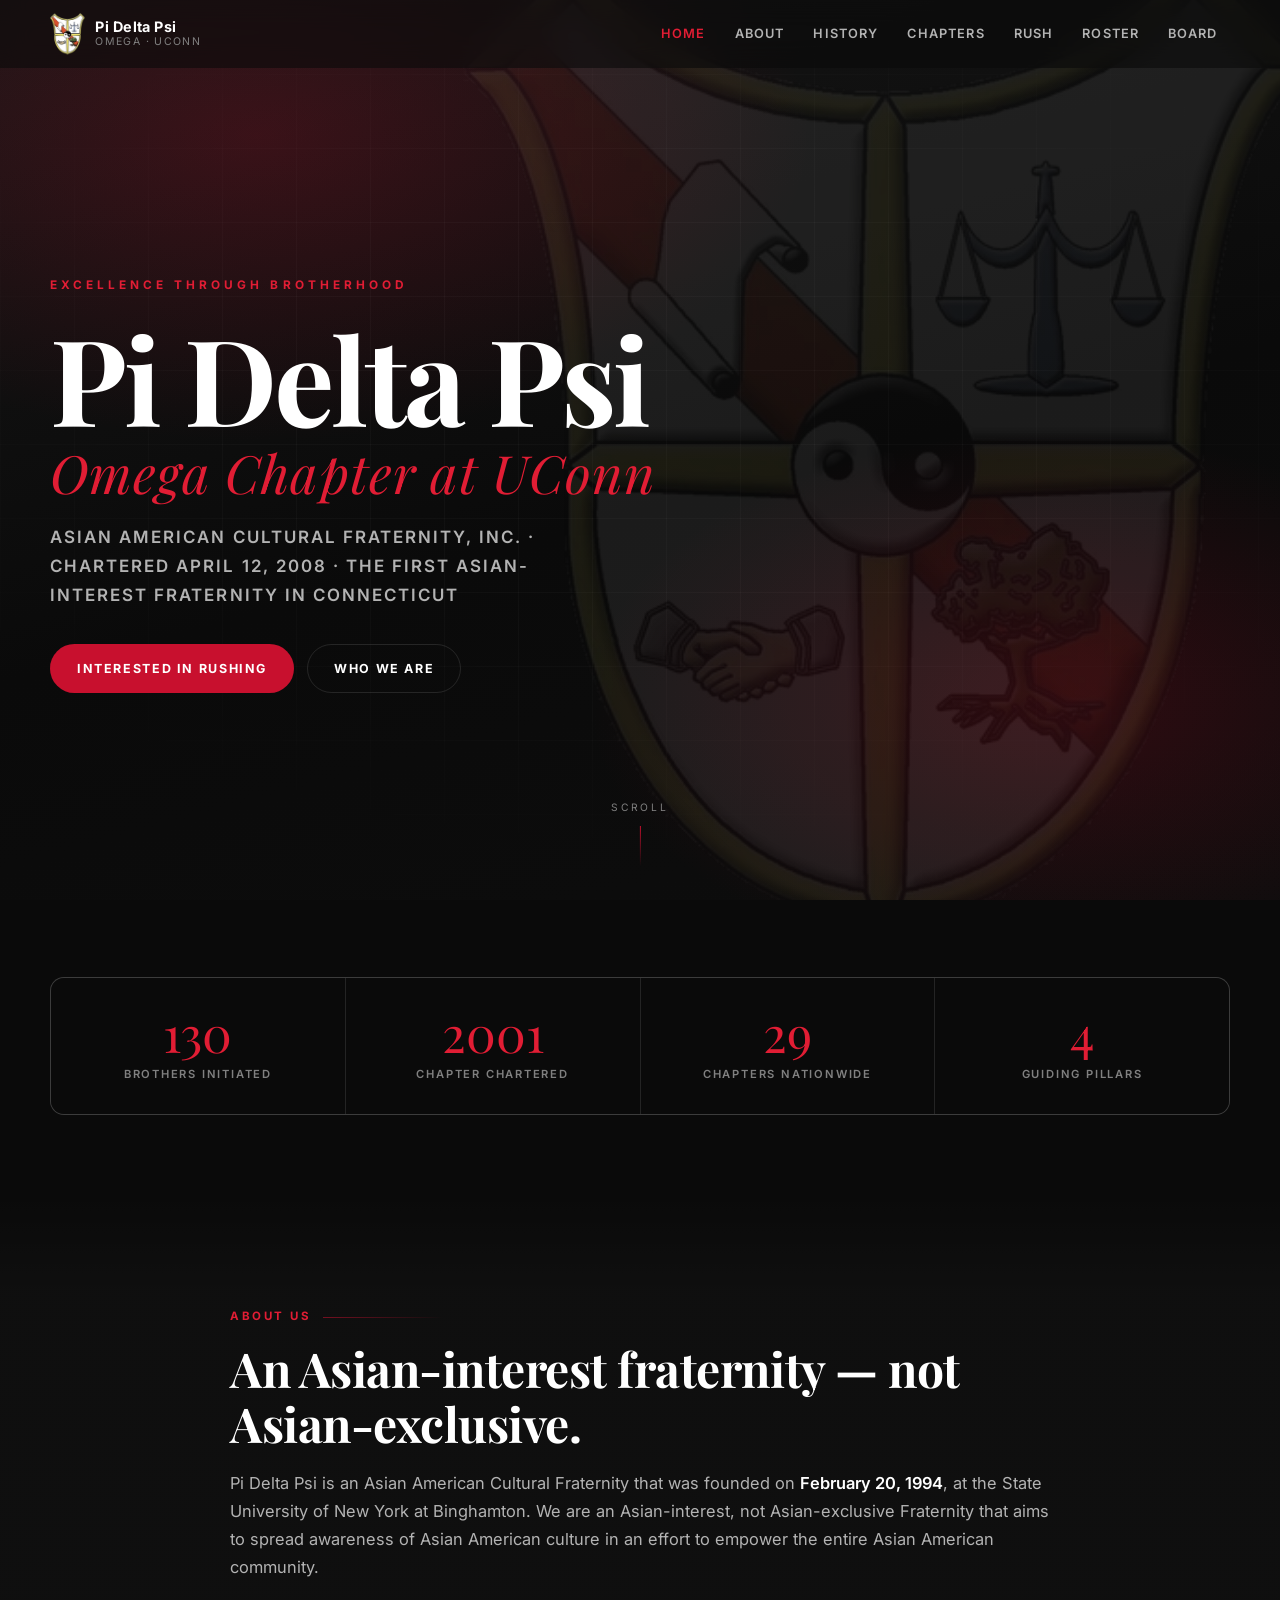
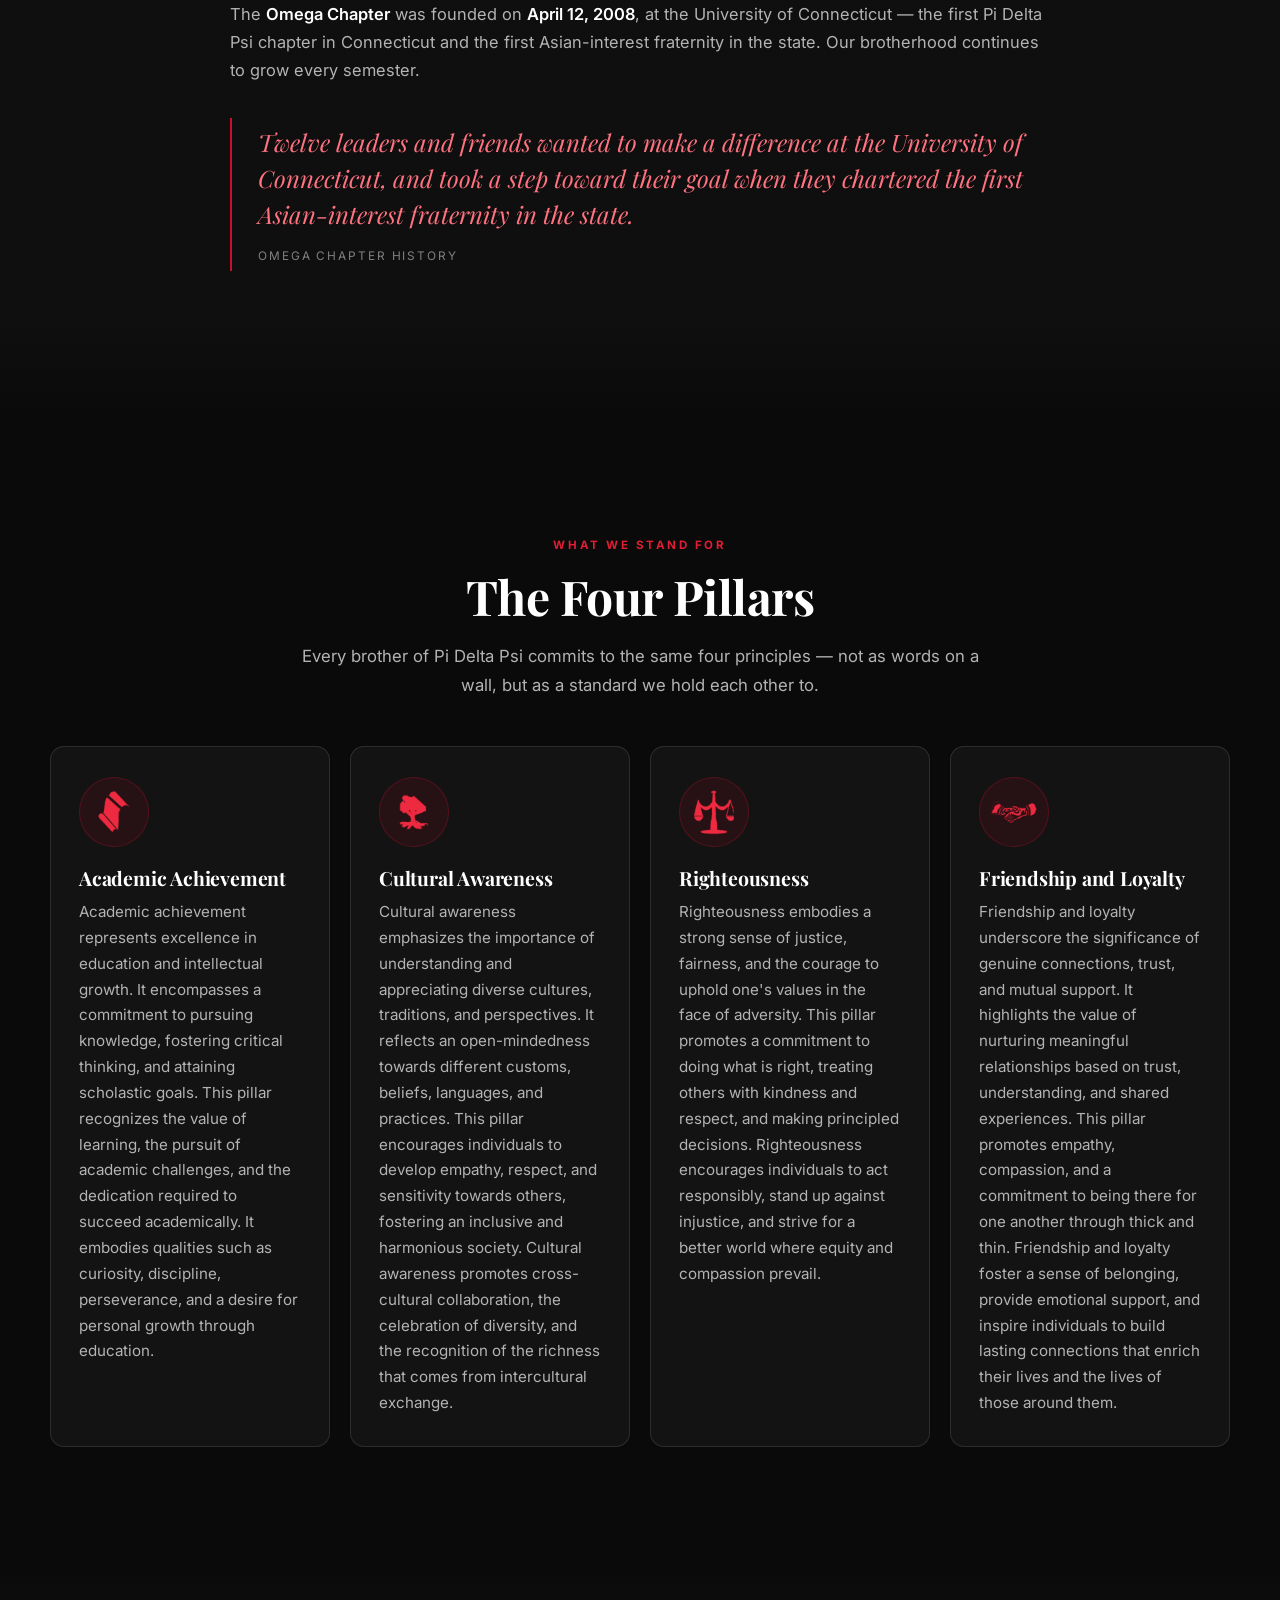
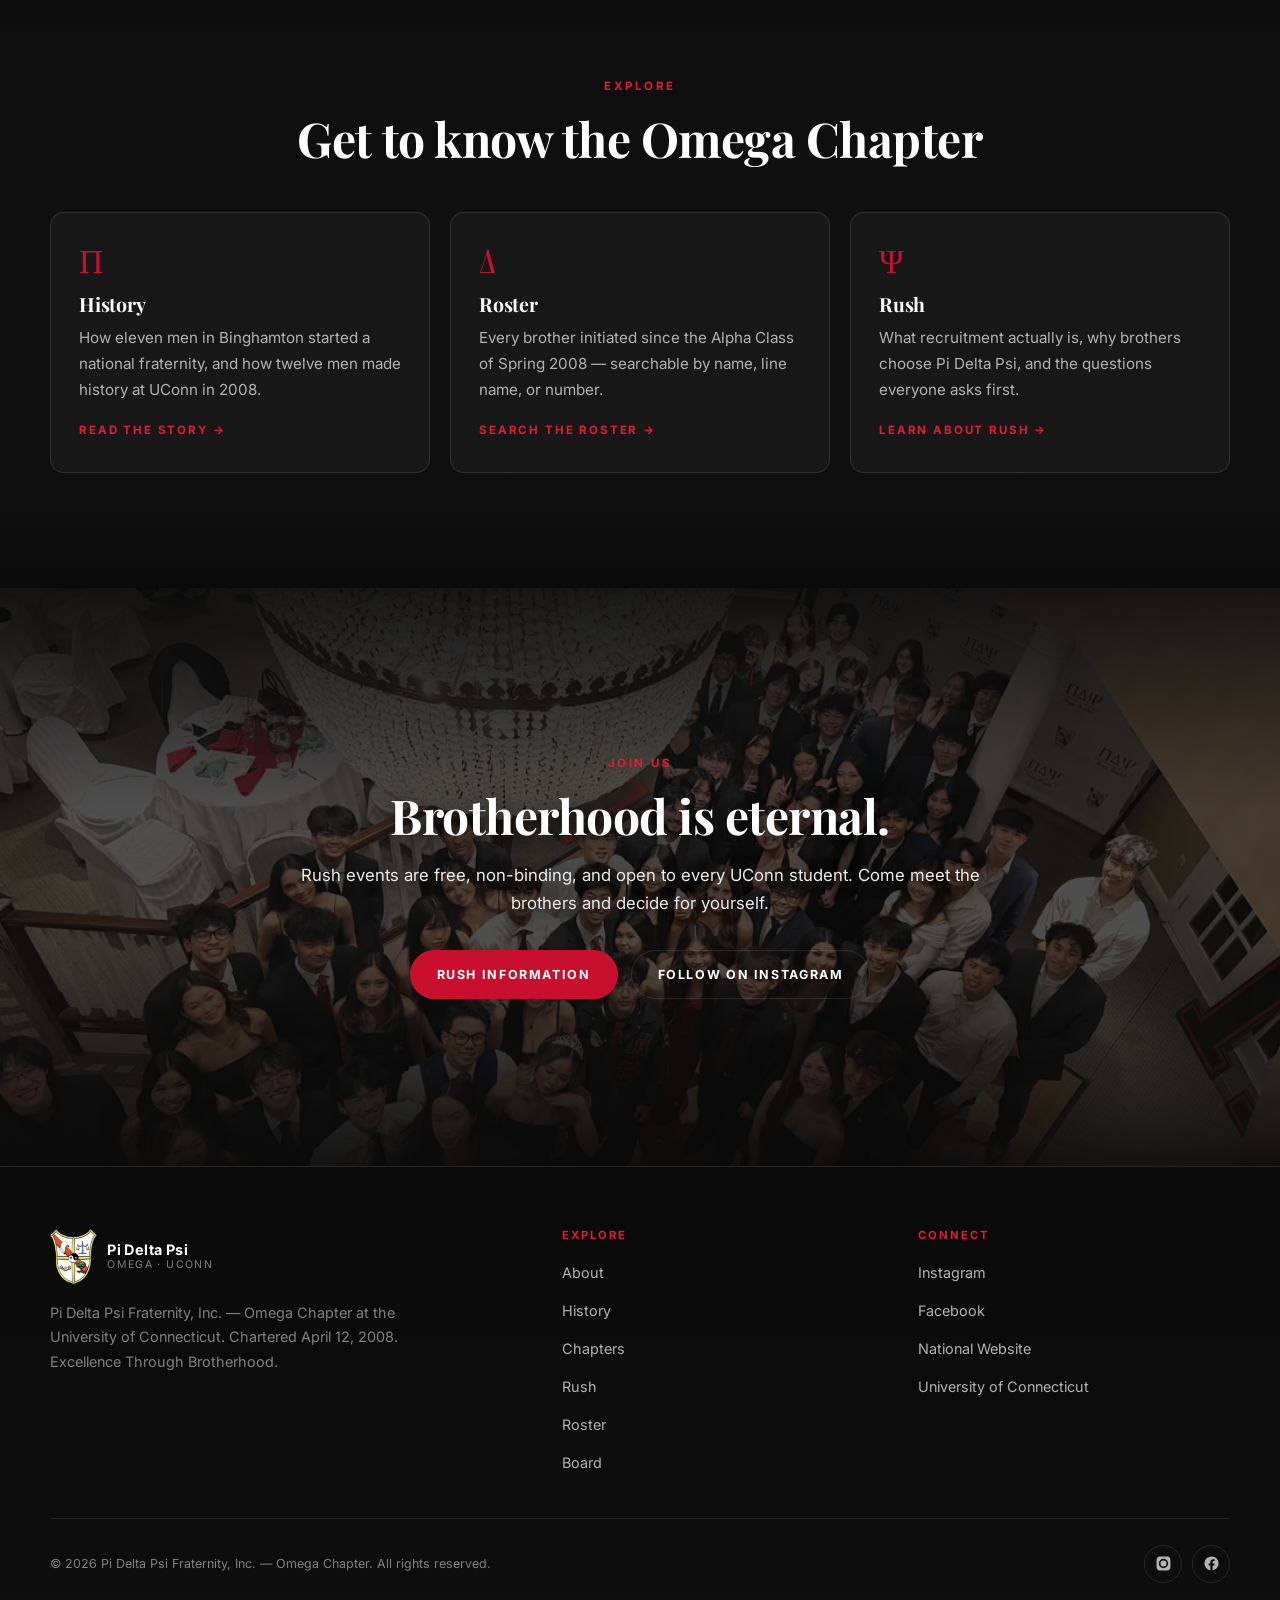
==== index.html @ b09564b2 "Size history header to the photo so nothing is cropped" ====
<!DOCTYPE html>
<html lang="en">
<head>
<meta charset="utf-8">
<meta name="viewport" content="width=device-width, initial-scale=1">
<title>Pi Delta Psi | Omega Chapter at UConn</title>
<meta name="description" content="Official website of Pi Delta Psi Fraternity, Inc. — Omega Chapter at the University of Connecticut. Excellence Through Brotherhood since 2008.">
<meta property="og:title" content="Pi Delta Psi | Omega Chapter at UConn">
<meta property="og:description" content="Excellence Through Brotherhood. Pi Delta Psi Fraternity, Inc. — Omega Chapter at the University of Connecticut.">
<meta property="og:type" content="website">
<link rel="icon" href="data:image/svg+xml,<svg xmlns='http://www.w3.org/2000/svg' viewBox='0 0 100 100'><text y='.9em' font-size='80' fill='%23c8102e'>Ω</text></svg>">
<link rel="preconnect" href="https://fonts.googleapis.com">
<link rel="preconnect" href="https://fonts.gstatic.com" crossorigin>
<link href="https://fonts.googleapis.com/css2?family=Inter:wght@400;600;700&family=Playfair+Display:ital,wght@0,400;0,700;1,400&display=swap" rel="stylesheet">
<link rel="stylesheet" href="assets/css/styles.css?v=17">
</head>
<body>

<header id="site-nav"></header>

<!-- ============================ HERO ============================ -->
<section class="hero">
  <div class="hero__bg"></div>
  <div class="hero__grid"></div>
  <img class="hero__crest" src="assets/img/crest.webp" alt="" aria-hidden="true" decoding="async" fetchpriority="low">
  <div class="wrap hero__content">
    <p class="hero__kicker">Excellence Through Brotherhood</p>
    <h1>Pi Delta&nbsp;Psi<span class="thin">Omega Chapter at UConn</span></h1>
    <p class="hero__sub">Asian American Cultural Fraternity, Inc. &middot; Chartered April 12, 2008 &middot; The first Asian-interest fraternity in Connecticut</p>
    <div class="hero__actions">
      <a class="btn btn--primary" href="rush.html">Interested in Rushing</a>
      <a class="btn btn--ghost" href="about.html">Who We Are</a>
    </div>
  </div>
  <div class="hero__scroll" aria-hidden="true">Scroll</div>
</section>

<!-- ============================ STATS ============================ -->
<section class="section--tight">
  <div class="wrap">
    <div class="stats reveal">
      <div class="stat">
        <div class="stat__num" data-count="130">0</div>
        <div class="stat__label">Brothers Initiated</div>
      </div>
      <div class="stat">
        <div class="stat__num" data-count="2008">0</div>
        <div class="stat__label">Chapter Chartered</div>
      </div>
      <div class="stat">
        <div class="stat__num" data-count="29">0</div>
        <div class="stat__label">Chapters Nationwide</div>
      </div>
      <div class="stat">
        <div class="stat__num" data-count="4">0</div>
        <div class="stat__label">Guiding Pillars</div>
      </div>
    </div>
  </div>
</section>

<!-- ============================ ABOUT ============================ -->
<section class="section section--alt">
  <div class="wrap-narrow">
    <p class="eyebrow reveal">About Us</p>
    <h2 class="section-title reveal">An Asian-interest fraternity &mdash; not Asian-exclusive.</h2>
    <div class="prose reveal">
      <p>Pi Delta Psi is an Asian American Cultural Fraternity that was founded on <strong>February 20, 1994</strong>, at the State University of New York at Binghamton. We are an Asian-interest, not Asian-exclusive Fraternity that aims to spread awareness of Asian American culture in an effort to empower the entire Asian American community.</p>
      <p>The <strong>Omega Chapter</strong> was founded on <strong>April 12, 2008</strong>, at the University of Connecticut &mdash; the first Pi Delta Psi chapter in Connecticut and the first Asian-interest fraternity in the state. Our brotherhood continues to grow every semester.</p>
      <div class="pull">
        Twelve leaders and friends wanted to make a difference at the University of Connecticut, and took a step toward their goal when they chartered the first Asian-interest fraternity in the state.
        <cite>Omega Chapter History</cite>
      </div>
    </div>
  </div>
</section>

<!-- ============================ PILLARS ============================ -->
<section class="section">
  <div class="wrap">
    <div class="center" style="margin-bottom:46px">
      <p class="eyebrow eyebrow--center reveal">What We Stand For</p>
      <h2 class="section-title reveal">The Four Pillars</h2>
      <p class="section-lede reveal">Every brother of Pi Delta Psi commits to the same four principles &mdash; not as words on a wall, but as a standard we hold each other to.</p>
    </div>
    <div class="grid grid--pillars" id="pillars"></div>
  </div>
</section>

<!-- ============================ EXPLORE ============================ -->
<section class="section section--alt">
  <div class="wrap">
    <div class="center" style="margin-bottom:46px">
      <p class="eyebrow eyebrow--center reveal">Explore</p>
      <h2 class="section-title reveal">Get to know the Omega Chapter</h2>
    </div>
    <div class="grid grid--3">
      <a class="card card--link reveal" data-delay="1" href="history.html">
        <span class="card__glyph" aria-hidden="true">Π</span>
        <h3>History</h3>
        <p>How eleven men in Binghamton started a national fraternity, and how twelve men made history at UConn in 2008.</p>
        <span class="card__go">Read the story &rarr;</span>
      </a>
      <a class="card card--link reveal" data-delay="2" href="roster.html">
        <span class="card__glyph" aria-hidden="true">Δ</span>
        <h3>Roster</h3>
        <p>Every brother initiated since the Alpha Class of Spring 2008 &mdash; searchable by name, line name, or number.</p>
        <span class="card__go">Search the roster &rarr;</span>
      </a>
      <a class="card card--link reveal" data-delay="3" href="rush.html">
        <span class="card__glyph" aria-hidden="true">Ψ</span>
        <h3>Rush</h3>
        <p>What recruitment actually is, why brothers choose Pi Delta Psi, and the questions everyone asks first.</p>
        <span class="card__go">Learn about rush &rarr;</span>
      </a>
    </div>
  </div>
</section>

<!-- ============================ CTA ============================ -->
<section class="section section--photo section--banquet">
  <div class="wrap-narrow center">
    <p class="eyebrow eyebrow--center reveal">Join Us</p>
    <h2 class="section-title reveal">Brotherhood is eternal.</h2>
    <p class="section-lede reveal" style="margin-bottom:32px">Rush events are free, non-binding, and open to every UConn student. Come meet the brothers and decide for yourself.</p>
    <div class="reveal" style="display:flex;gap:13px;justify-content:center;flex-wrap:wrap">
      <a class="btn btn--primary" href="rush.html">Rush Information</a>
      <a class="btn btn--ghost" href="https://www.instagram.com/uconnpdpsi/" target="_blank" rel="noopener">Follow on Instagram</a>
    </div>
  </div>
</section>

<footer id="site-footer"></footer>
<button class="totop" id="to-top" aria-label="Back to top">&uarr;</button>

<noscript>
  <div style="padding:20px;text-align:center;color:#9aa4bd">This site uses JavaScript for navigation and the roster. Please enable it for the full experience.</div>
</noscript>

<script src="assets/js/data.js?v=17"></script>
<script src="assets/js/main.js?v=17"></script>
</body>
</html>
---- assets/css/styles.css ----
/* ==========================================================================
   Pi Delta Psi Fraternity, Inc. — Omega Chapter at UConn
   Global stylesheet
   --------------------------------------------------------------------------
   Brand colors live in :root below. Change them in one place and the whole
   site follows.
   ========================================================================== */

/* ---------- Tokens ---------- */
:root {
  /* Brand — red, black, white */
  --black-900: #0a0a0a;   /* page background */
  --black-800: #121212;   /* raised surfaces */
  --black-700: #1a1a1a;
  --black-600: #242424;
  --red-600:  #8f0b20;    /* deep red */
  --red-500:  #c8102e;    /* primary accent */
  --red-400:  #e11d34;    /* brighter accent */
  --red-300:  #ff7280;    /* light tint, for text on black */

  /* Surfaces & text */
  --bg: var(--black-900);
  --surface: rgba(255, 255, 255, 0.04);
  --surface-hover: rgba(255, 255, 255, 0.07);
  --border: rgba(255, 255, 255, 0.11);
  --border-strong: rgba(200, 16, 46, 0.55);
  --text: #ffffff;
  --text-muted: #b3b3b3;
  --text-dim: #808080;

  /* Type */
  --font-display: "Playfair Display", Georgia, "Times New Roman", serif;
  --font-body: "Inter", -apple-system, BlinkMacSystemFont, "Segoe UI", Roboto, Helvetica, Arial, sans-serif;

  /* Layout */
  --wrap: 1180px;
  --wrap-narrow: 820px;
  --nav-h: 68px;
  --radius: 14px;
  --radius-sm: 9px;

  /* Motion */
  --ease: cubic-bezier(0.22, 1, 0.36, 1);
}

/* ---------- Reset ---------- */
*, *::before, *::after { box-sizing: border-box; }

html {
  scroll-behavior: smooth;
  scroll-padding-top: calc(var(--nav-h) + 20px);
  -webkit-text-size-adjust: 100%;
}

body {
  margin: 0;
  background: var(--bg);
  color: var(--text);
  font-family: var(--font-body);
  font-size: 16.5px;
  line-height: 1.7;
  -webkit-font-smoothing: antialiased;
  overflow-x: hidden;
}

img { max-width: 100%; display: block; }
a { color: inherit; text-decoration: none; }
button { font: inherit; color: inherit; }

h1, h2, h3, h4 {
  font-family: var(--font-display);
  font-weight: 700;
  line-height: 1.15;
  margin: 0 0 0.5em;
  letter-spacing: -0.01em;
}

p { margin: 0 0 1.1em; }
p:last-child { margin-bottom: 0; }

::selection { background: var(--red-500); color: #fff; }

/* Focus ring — keyboard users only */
:focus-visible {
  outline: 2px solid var(--red-400);
  outline-offset: 3px;
  border-radius: 4px;
}

/* ---------- Layout helpers ---------- */
.wrap { width: min(100% - 44px, var(--wrap)); margin-inline: auto; }
.wrap-narrow { width: min(100% - 44px, var(--wrap-narrow)); margin-inline: auto; }

section { position: relative; }
.section { padding: clamp(64px, 9vw, 118px) 0; }
.section--tight { padding: clamp(48px, 6vw, 78px) 0; }
.section--alt { background: linear-gradient(180deg, transparent, rgba(255,255,255,0.02) 12%, rgba(255,255,255,0.02) 88%, transparent); }

.eyebrow {
  font-family: var(--font-body);
  font-size: 0.72rem;
  font-weight: 700;
  letter-spacing: 0.22em;
  text-transform: uppercase;
  color: var(--red-400);
  margin: 0 0 14px;
  display: flex;
  align-items: center;
  gap: 12px;
}
.eyebrow::after {
  content: "";
  flex: 1;
  height: 1px;
  background: linear-gradient(90deg, var(--border-strong), transparent);
  max-width: 120px;
}
.eyebrow--center { justify-content: center; }
.eyebrow--center::after { display: none; }

.section-title { font-size: clamp(1.9rem, 4.2vw, 3rem); margin-bottom: 18px; }
.section-lede { color: var(--text-muted); font-size: 1.05rem; max-width: 62ch; }
.center { text-align: center; }
.center .section-lede { margin-inline: auto; }

/* ---------- Navigation ---------- */
.nav {
  position: fixed;
  inset: 0 0 auto 0;
  height: var(--nav-h);
  z-index: 100;
  display: flex;
  align-items: center;
  background: rgba(10, 10, 10, 0.6);
  backdrop-filter: blur(14px);
  -webkit-backdrop-filter: blur(14px);
  border-bottom: 1px solid transparent;
  transition: background 0.3s var(--ease), border-color 0.3s var(--ease);
}
.nav.is-scrolled {
  background: rgba(10, 10, 10, 0.94);
  border-bottom-color: var(--border);
}
.nav__inner {
  width: min(100% - 44px, var(--wrap));
  margin-inline: auto;
  display: flex;
  align-items: center;
  justify-content: space-between;
  gap: 24px;
}
.brand { display: flex; align-items: center; gap: 10px; }
.brand__crest { height: 42px; width: auto; flex-shrink: 0; }
.footer .brand__crest { height: 56px; }
.brand__mark {
  font-family: var(--font-display);
  font-size: 1.22rem;
  letter-spacing: 0.06em;
  color: var(--red-400);
  line-height: 1;
}
.brand__text { display: flex; flex-direction: column; line-height: 1.15; }
.brand__name { font-weight: 700; font-size: 0.9rem; letter-spacing: 0.03em; }
.brand__sub { font-size: 0.66rem; color: var(--text-dim); letter-spacing: 0.13em; text-transform: uppercase; }

.nav__links { display: flex; align-items: center; gap: 3px; }
.nav__link {
  padding: 8px 13px;
  font-size: 0.8rem;
  font-weight: 600;
  letter-spacing: 0.09em;
  text-transform: uppercase;
  color: var(--text-muted);
  border-radius: 7px;
  transition: color 0.2s, background 0.2s;
}
.nav__link:hover { color: var(--text); background: var(--surface); }
.nav__link.is-active { color: var(--red-400); }

.nav__toggle {
  display: none;
  background: none;
  border: 1px solid var(--border);
  border-radius: 8px;
  width: 42px; height: 38px;
  cursor: pointer;
  padding: 0;
  align-items: center;
  justify-content: center;
}
.nav__toggle span {
  display: block;
  width: 18px; height: 1.5px;
  background: var(--text);
  position: relative;
  transition: background 0.2s;
}
.nav__toggle span::before,
.nav__toggle span::after {
  content: "";
  position: absolute;
  left: 0;
  width: 18px; height: 1.5px;
  background: var(--text);
  transition: transform 0.28s var(--ease);
}
.nav__toggle span::before { top: -6px; }
.nav__toggle span::after { top: 6px; }
.nav__toggle[aria-expanded="true"] span { background: transparent; }
.nav__toggle[aria-expanded="true"] span::before { transform: translateY(6px) rotate(45deg); }
.nav__toggle[aria-expanded="true"] span::after { transform: translateY(-6px) rotate(-45deg); }

@media (max-width: 900px) {
  .nav__toggle { display: flex; }
  .nav__links {
    position: fixed;
    inset: var(--nav-h) 0 auto 0;
    flex-direction: column;
    align-items: stretch;
    gap: 0;
    background: rgba(10, 10, 10, 0.98);
    backdrop-filter: blur(18px);
    border-bottom: 1px solid var(--border);
    padding: 10px 22px 22px;
    transform: translateY(-14px);
    opacity: 0;
    pointer-events: none;
    transition: opacity 0.25s var(--ease), transform 0.25s var(--ease);
  }
  .nav__links.is-open { opacity: 1; transform: none; pointer-events: auto; }
  .nav__link { padding: 14px 4px; border-bottom: 1px solid var(--border); font-size: 0.9rem; }
}

/* ---------- Buttons ---------- */
.btn {
  display: inline-flex;
  align-items: center;
  gap: 9px;
  padding: 13px 26px;
  border-radius: 999px;
  font-size: 0.78rem;
  font-weight: 700;
  letter-spacing: 0.13em;
  text-transform: uppercase;
  border: 1px solid transparent;
  background: transparent; /* buttons otherwise inherit the UA's buttonface color */
  cursor: pointer;
  transition: transform 0.2s var(--ease), background 0.2s, border-color 0.2s, color 0.2s;
}
.btn:hover { transform: translateY(-2px); }
.btn--primary { background: var(--red-500); color: #fff; }
.btn--primary:hover { background: var(--red-400); }
.btn--ghost { border-color: var(--border); color: var(--text); }
.btn--ghost:hover { border-color: var(--border-strong); background: var(--surface); }

/* ---------- Hero ---------- */
.hero {
  position: relative;
  min-height: 100svh;
  display: flex;
  align-items: center;
  padding-top: var(--nav-h);
  overflow: hidden;
  isolation: isolate;
}
.hero__bg {
  position: absolute;
  inset: 0;
  z-index: -2;
  background:
    radial-gradient(ellipse 70% 55% at 20% 15%, rgba(200, 16, 46, 0.22), transparent 62%),
    radial-gradient(ellipse 60% 50% at 82% 78%, rgba(143, 11, 32, 0.28), transparent 60%),
    linear-gradient(165deg, #161616 0%, #0a0a0a 55%, #0d0d0d 100%);
}
.hero__grid {
  position: absolute;
  inset: 0;
  z-index: -1;
  background-image:
    linear-gradient(rgba(255,255,255,0.028) 1px, transparent 1px),
    linear-gradient(90deg, rgba(255,255,255,0.028) 1px, transparent 1px);
  background-size: 74px 74px;
  mask-image: radial-gradient(ellipse 85% 70% at 50% 45%, #000 35%, transparent 78%);
  -webkit-mask-image: radial-gradient(ellipse 85% 70% at 50% 45%, #000 35%, transparent 78%);
}
.hero__crest {
  position: absolute;
  right: -2%;
  top: 50%;
  transform: translateY(-50%);
  height: min(112vh, 1000px);
  width: auto;
  opacity: 0.07;
  z-index: -1;
  user-select: none;
  pointer-events: none;
}
@media (max-width: 900px) { .hero__crest { right: -22%; opacity: 0.05; } }

.hero__content { position: relative; }
.hero__kicker {
  font-size: 0.74rem;
  font-weight: 700;
  letter-spacing: 0.34em;
  text-transform: uppercase;
  color: var(--red-400);
  margin-bottom: 26px;
}
.hero h1 {
  font-size: clamp(3rem, 11vw, 7.5rem);
  line-height: 0.94;
  margin: 0 0 6px;
  letter-spacing: -0.025em;
}
.hero h1 .thin { display: block; font-weight: 400; font-style: italic; color: var(--red-400); font-size: 0.44em; letter-spacing: 0.02em; margin-top: 14px; }
.hero__sub {
  font-size: clamp(0.9rem, 1.6vw, 1.06rem);
  color: var(--text-muted);
  letter-spacing: 0.12em;
  text-transform: uppercase;
  font-weight: 600;
  margin: 26px 0 34px;
  max-width: 46ch;
}
.hero__actions { display: flex; flex-wrap: wrap; gap: 13px; }
.hero__scroll {
  position: absolute;
  bottom: 34px;
  left: 50%;
  transform: translateX(-50%);
  font-size: 0.64rem;
  letter-spacing: 0.28em;
  text-transform: uppercase;
  color: var(--text-dim);
  display: flex;
  flex-direction: column;
  align-items: center;
  gap: 10px;
}
.hero__scroll::after {
  content: "";
  width: 1px; height: 40px;
  background: linear-gradient(180deg, var(--red-500), transparent);
  animation: scrollPulse 2.2s var(--ease) infinite;
}
@keyframes scrollPulse {
  0%, 100% { opacity: 0.25; transform: scaleY(0.6); transform-origin: top; }
  50% { opacity: 1; transform: scaleY(1); transform-origin: top; }
}

/* ---------- Page header (interior pages) ---------- */
.pagehead {
  padding: calc(var(--nav-h) + 76px) 0 62px;
  position: relative;
  overflow: hidden;
  border-bottom: 1px solid var(--border);
  background:
    radial-gradient(ellipse 60% 100% at 12% 0%, rgba(200, 16, 46, 0.2), transparent 62%),
    linear-gradient(180deg, var(--black-800), var(--black-900));
}
/* Photo variant of the page header (rush). The overlay keeps the heading
   readable over the image and fades the photo into the page background. */
/* Photo page header. Each page sets --head-img (and optionally --head-focus
   and --head-bright) on its own modifier class below. */
.pagehead--photo {
  /* A page can pin the box to its photo's aspect ratio so nothing is cropped. */
  aspect-ratio: var(--head-ratio, auto);
  min-height: var(--head-minh, 78vh);
  display: flex;
  align-items: center;
  padding: calc(var(--nav-h) + 72px) 0 76px;
  background: var(--black-900);
}
.pagehead--photo::before {
  content: "";
  position: absolute;
  inset: 0;
  background-image: var(--head-img);
  background-size: cover;
  background-position: var(--head-focus, center 30%);
  filter: brightness(var(--head-bright, 1.22)) saturate(1.06);
  z-index: 0;
}
.pagehead--photo::after {
  content: "";
  position: absolute;
  inset: 0;
  z-index: 1;
  background:
    linear-gradient(90deg,
      rgba(10,10,10,var(--scrim-l, 0.86)) 0%,
      rgba(10,10,10,var(--scrim-m, 0.55)) 46%,
      rgba(10,10,10,var(--scrim-r, 0.14)) 100%),
    linear-gradient(180deg, rgba(10,10,10,0.55) 0%, transparent 30%, transparent 62%, rgba(10,10,10,0.82) 100%);
}
.pagehead--photo .wrap { position: relative; z-index: 2; }
.pagehead--photo .pagehead__glyph { display: none; }
.pagehead--photo h1 {
  font-size: clamp(2.9rem, 8vw, 5.4rem);
  text-shadow: 0 3px 30px rgba(0,0,0,0.75);
}
.pagehead--photo p {
  color: #f0f0f0;
  font-size: 1.12rem;
  text-shadow: 0 2px 18px rgba(0,0,0,0.85);
}
@media (max-width: 760px) {
  .pagehead--photo { min-height: 64vh; }
  /* too narrow to honour a wide photo ratio; fall back to a cropped band */
  .pagehead--history { --head-ratio: auto; --head-minh: 56vh; --head-focus: center 12%; }
  .pagehead--photo::after {
    background:
      linear-gradient(180deg, rgba(10,10,10,0.6) 0%, rgba(10,10,10,0.42) 40%, rgba(10,10,10,0.88) 100%);
  }
}

/* Per-page photos */
.pagehead--rush   { --head-img: url("../img/rush-hero.webp");   --head-focus: center 30%; }
.pagehead--about  { --head-img: url("../img/about-hero.webp");  --head-focus: center 38%; --head-bright: 1.15;
                    --scrim-l: 0.9; --scrim-m: 0.62; --scrim-r: 0.18; }
.pagehead--history{ --head-img: url("../img/history-hero.webp"); --head-focus: center; --head-bright: 1.1;
                    --scrim-l: 0.9; --scrim-m: 0.6; --scrim-r: 0.16;
                    /* match the photo so the full frame is visible */
                    --head-ratio: 960 / 608; --head-minh: 0; }
.pagehead--roster {
  --head-img: url("../img/roster-hero.webp");
  --head-focus: center bottom;
  --head-bright: 1.12;
  --scrim-l: 0.93; --scrim-m: 0.68; --scrim-r: 0.2;
}

.pagehead__glyph { display: none; }
.pagehead--photo h1 {
  font-size: clamp(2.9rem, 8vw, 5.4rem);
  text-shadow: 0 3px 30px rgba(0,0,0,0.75);
}
.pagehead--photo p {
  color: #f0f0f0;
  font-size: 1.12rem;
  text-shadow: 0 2px 18px rgba(0,0,0,0.85);
}
@media (max-width: 760px) {
  .pagehead--photo { min-height: 64vh; }
  /* too narrow to honour a wide photo ratio; fall back to a cropped band */
  .pagehead--history { --head-ratio: auto; --head-minh: 56vh; --head-focus: center 12%; }
  .pagehead--photo::after {
    background:
      linear-gradient(180deg, rgba(10,10,10,0.6) 0%, rgba(10,10,10,0.42) 40%, rgba(10,10,10,0.88) 100%);
  }
}

.pagehead__glyph { display: none; }
.pagehead--photo h1 { text-shadow: 0 2px 24px rgba(0,0,0,0.6); }
.pagehead--photo p { color: #e6e6e6; text-shadow: 0 1px 14px rgba(0,0,0,0.7); }
@media (max-width: 760px) {
  .pagehead--photo::after {
    background:
      linear-gradient(180deg, rgba(10,10,10,0.7) 0%, rgba(10,10,10,0.82) 45%, rgba(10,10,10,0.95) 100%);
  }
}

.pagehead__glyph {
  position: absolute;
  right: 2%;
  top: 50%;
  transform: translateY(-46%);
  font-family: var(--font-display);
  font-size: clamp(11rem, 26vw, 22rem);
  line-height: 0.8;
  color: rgba(255,255,255,0.025);
  user-select: none;
  pointer-events: none;
}
.pagehead h1 { font-size: clamp(2.4rem, 6.5vw, 4.2rem); margin-bottom: 12px; }
.pagehead p { color: var(--text-muted); max-width: 58ch; font-size: 1.04rem; }

/* ---------- Stats ---------- */
.stats {
  display: grid;
  grid-template-columns: repeat(auto-fit, minmax(min(170px, 100%), 1fr));
  gap: 1px;
  background: var(--border);
  border: 1px solid var(--border);
  border-radius: var(--radius);
  overflow: hidden;
}
.stat { background: var(--black-900); padding: 30px 24px; text-align: center; }
.stat__num {
  font-family: var(--font-display);
  font-size: clamp(2.2rem, 5vw, 3.1rem);
  color: var(--red-400);
  line-height: 1;
  margin-bottom: 8px;
}
.stat__label {
  font-size: 0.7rem;
  letter-spacing: 0.16em;
  text-transform: uppercase;
  color: var(--text-dim);
  font-weight: 600;
}

/* ---------- Cards ---------- */
.grid { display: grid; gap: 20px; }
.grid--2 { grid-template-columns: repeat(auto-fit, minmax(min(320px, 100%), 1fr)); }
.grid--3 { grid-template-columns: repeat(auto-fit, minmax(min(280px, 100%), 1fr)); }
.grid--4 { grid-template-columns: repeat(auto-fit, minmax(min(215px, 100%), 1fr)); }

.card {
  background: var(--surface);
  border: 1px solid var(--border);
  border-radius: var(--radius);
  padding: 30px 28px;
  transition: transform 0.3s var(--ease), border-color 0.3s, background 0.3s;
  position: relative;
  overflow: hidden;
}
.card:hover { transform: translateY(-4px); border-color: var(--border-strong); background: var(--surface-hover); }
.card__glyph {
  font-family: var(--font-display);
  font-size: 2.1rem;
  color: var(--red-500);
  line-height: 1;
  margin-bottom: 16px;
  display: block;
}

/* Crest icons on the pillar cards */
.card__iconwrap {
  display: grid;
  place-items: center;
  width: 70px;
  height: 70px;
  margin-bottom: 20px;
  border-radius: 50%;
  background: rgba(200, 16, 46, 0.1);
  border: 1px solid rgba(200, 16, 46, 0.3);
  transition: background 0.3s var(--ease), border-color 0.3s var(--ease), transform 0.3s var(--ease);
}
.card:hover .card__iconwrap {
  background: rgba(200, 16, 46, 0.2);
  border-color: var(--red-500);
  transform: translateY(-2px);
}
.card__icon {
  width: 46px;
  height: 46px;
  object-fit: contain;
  transition: filter 0.3s var(--ease);
}
.card:hover .card__icon { filter: brightness(1.3); }

/* The four pillars always sit on one row on desktop. */
.grid--pillars { grid-template-columns: repeat(4, minmax(0, 1fr)); }
@media (max-width: 900px) { .grid--pillars { grid-template-columns: repeat(2, minmax(0, 1fr)); } }
@media (max-width: 600px)  { .grid--pillars { grid-template-columns: minmax(0, 1fr); } }
.card h3 { font-size: 1.22rem; margin-bottom: 10px; }
.card p { color: var(--text-muted); font-size: 0.95rem; margin: 0; }

.card--link { display: block; }
.card--link .card__go {
  margin-top: 18px;
  font-size: 0.72rem;
  letter-spacing: 0.16em;
  text-transform: uppercase;
  color: var(--red-400);
  font-weight: 700;
  display: inline-flex;
  align-items: center;
  gap: 7px;
  transition: gap 0.25s var(--ease);
}
.card--link:hover .card__go { gap: 13px; }

/* ---------- Prose ---------- */
.prose { color: var(--text-muted); font-size: 1.03rem; }
.prose h2 { color: var(--text); }
.prose h3 { color: var(--text); font-size: 1.3rem; margin-top: 2em; }
.prose strong { color: var(--text); font-weight: 600; }
.pull {
  border-left: 2px solid var(--red-500);
  padding: 6px 0 6px 26px;
  margin: 34px 0;
  font-family: var(--font-display);
  font-size: clamp(1.15rem, 2.4vw, 1.5rem);
  font-style: italic;
  line-height: 1.5;
  color: var(--red-300);
}
.pull cite { display: block; font-family: var(--font-body); font-style: normal; font-size: 0.74rem; letter-spacing: 0.16em; text-transform: uppercase; color: var(--text-dim); margin-top: 16px; }

/* ---------- Checklist ---------- */
.checklist { list-style: none; padding: 0; margin: 0; display: grid; gap: 13px; }
.checklist li {
  position: relative;
  padding-left: 34px;
  color: var(--text-muted);
}
.checklist li::before {
  content: "";
  position: absolute;
  left: 0; top: 0.62em;
  width: 15px; height: 1.5px;
  background: var(--red-500);
}

/* ---------- Controls (search + filters) ---------- */
.controls {
  display: flex;
  flex-wrap: wrap;
  gap: 12px;
  align-items: center;
  margin-bottom: 12px;
}
.search {
  position: relative;
  flex: 1 1 280px;
  min-width: 0;
}
.search input {
  width: 100%;
  background: var(--surface);
  border: 1px solid var(--border);
  border-radius: 999px;
  color: var(--text);
  padding: 13px 44px 13px 44px;
  font-size: 0.94rem;
  font-family: inherit;
  transition: border-color 0.2s, background 0.2s;
}
.search input::placeholder { color: var(--text-dim); }
/* Hide the browser's native clear control — we render our own. */
.search input::-webkit-search-cancel-button,
.search input::-webkit-search-decoration { -webkit-appearance: none; appearance: none; }
.search input:focus { outline: none; border-color: var(--border-strong); background: var(--surface-hover); }
.search__icon {
  position: absolute;
  left: 17px; top: 50%;
  transform: translateY(-50%);
  color: var(--text-dim);
  pointer-events: none;
  font-size: 0.95rem;
}
.search__clear {
  position: absolute;
  right: 8px; top: 50%;
  transform: translateY(-50%);
  background: none;
  border: 0;
  color: var(--text-dim);
  cursor: pointer;
  padding: 8px 12px;
  border-radius: 999px;
  font-size: 1.05rem;
  line-height: 1;
  display: none;
}
.search__clear:hover { color: var(--text); }
.search__clear.is-visible { display: block; }

.select {
  background: var(--surface);
  border: 1px solid var(--border);
  border-radius: 999px;
  color: var(--text);
  padding: 13px 18px;
  font-family: inherit;
  font-size: 0.9rem;
  cursor: pointer;
}
.select:focus { outline: none; border-color: var(--border-strong); }
.select option { background: var(--black-800); color: var(--text); }

.chiprow { display: flex; flex-wrap: wrap; gap: 8px; margin-bottom: 30px; }
.chip {
  background: var(--surface);
  border: 1px solid var(--border);
  border-radius: 999px;
  padding: 7px 15px;
  font-size: 0.78rem;
  font-weight: 600;
  letter-spacing: 0.03em;
  color: var(--text-muted);
  cursor: pointer;
  transition: all 0.2s;
  white-space: nowrap;
}
.chip:hover { color: var(--text); border-color: var(--border-strong); }
.chip.is-active { background: var(--red-500); border-color: var(--red-500); color: var(--black-900); }

.resultcount {
  font-size: 0.8rem;
  color: var(--text-dim);
  letter-spacing: 0.09em;
  text-transform: uppercase;
  font-weight: 600;
  margin-bottom: 26px;
}
.resultcount b { color: var(--red-400); }

.empty {
  text-align: center;
  padding: 70px 20px;
  color: var(--text-dim);
  border: 1px dashed var(--border);
  border-radius: var(--radius);
}
.empty strong { display: block; color: var(--text); font-family: var(--font-display); font-size: 1.3rem; margin-bottom: 8px; }

/* ---------- Roster ---------- */
.classblock {
  margin-bottom: 4px;
}
.classblock__head {
  position: sticky;
  top: var(--nav-h);
  z-index: 5;
  display: flex;
  align-items: center;
  gap: 16px;
  padding: 16px 4px 14px;
  background: var(--black-900);
  border-bottom: 1px solid var(--border-strong);
}
.classblock__greek {
  font-family: var(--font-display);
  font-size: 1.5rem;
  color: var(--red-500);
  width: 42px;
  flex-shrink: 0;
  text-align: center;
}
.classblock__meta { flex: 1; min-width: 0; }
.classblock__name {
  font-family: var(--font-display);
  font-size: 1.18rem;
  font-weight: 700;
  margin: 0;
  line-height: 1.25;
}
.classblock__term {
  font-size: 0.72rem;
  letter-spacing: 0.15em;
  text-transform: uppercase;
  color: var(--text-dim);
  font-weight: 600;
}
.classblock__count {
  font-size: 0.72rem;
  letter-spacing: 0.1em;
  text-transform: uppercase;
  color: var(--text-muted);
  background: var(--surface);
  border: 1px solid var(--border);
  border-radius: 999px;
  padding: 5px 12px;
  font-weight: 600;
  white-space: nowrap;
}
.classblock__body { padding: 18px 4px 40px; }

.educators {
  display: flex;
  flex-wrap: wrap;
  gap: 8px 22px;
  padding: 0 0 16px;
  margin-bottom: 18px;
  font-size: 0.83rem;
  color: var(--text-dim);
}
.educators span b { color: var(--text); font-weight: 700; letter-spacing: 0.01em; }

.brothers { display: grid; grid-template-columns: repeat(auto-fill, minmax(min(230px, 100%), 1fr)); gap: 10px; }
.brother {
  display: flex;
  align-items: baseline;
  gap: 11px;
  padding: 11px 14px;
  border: 1px solid var(--border);
  border-radius: var(--radius-sm);
  background: rgba(255,255,255,0.02);
  transition: border-color 0.2s, background 0.2s, transform 0.2s var(--ease);
}
.brother:hover { border-color: var(--border-strong); background: var(--surface-hover); transform: translateX(3px); }
.brother__num {
  font-family: var(--font-display);
  font-size: 0.86rem;
  color: var(--red-500);
  flex-shrink: 0;
  min-width: 30px;
  font-weight: 700;
}
.brother__name { font-weight: 600; font-size: 0.93rem; line-height: 1.35; }
.brother__line { display: block; font-size: 0.78rem; color: var(--text-dim); font-style: italic; font-weight: 400; }
.brother mark { background: rgba(200, 16, 46, 0.5); color: #fff; border-radius: 3px; padding: 0 2px; }

/* ---------- Timeline ---------- */
.timeline { position: relative; padding-left: 34px; }
.timeline::before {
  content: "";
  position: absolute;
  left: 6px; top: 8px; bottom: 8px;
  width: 1px;
  background: linear-gradient(180deg, var(--red-500), rgba(200,16,46,0.2));
}
.tl-item { position: relative; padding-bottom: 30px; }
.tl-item:last-child { padding-bottom: 0; }
.tl-item::before {
  content: "";
  position: absolute;
  left: -33px; top: 7px;
  width: 13px; height: 13px;
  border-radius: 50%;
  background: var(--black-900);
  border: 2px solid var(--red-500);
}
.tl-item__term { font-size: 0.72rem; letter-spacing: 0.15em; text-transform: uppercase; color: var(--red-400); font-weight: 700; margin-bottom: 5px; }
.tl-item__name { font-family: var(--font-display); font-size: 1.2rem; font-weight: 700; }
.tl-item__class { font-size: 0.83rem; color: var(--text-dim); }

/* ---------- Board ---------- */
.exec {
  display: grid;
  grid-template-columns: repeat(auto-fit, minmax(min(240px, 100%), 1fr));
  gap: 16px;
}
.exec__card {
  border: 1px solid var(--border);
  border-radius: var(--radius);
  padding: 28px 24px;
  background: var(--surface);
  position: relative;
  overflow: hidden;
  transition: transform 0.3s var(--ease), border-color 0.3s;
}
.exec__card::before {
  content: "";
  position: absolute;
  inset: 0 auto 0 0;
  width: 2px;
  background: var(--red-500);
  transform: scaleY(0);
  transform-origin: top;
  transition: transform 0.35s var(--ease);
}
.exec__card:hover { transform: translateY(-4px); border-color: var(--border-strong); }
.exec__card:hover::before { transform: scaleY(1); }
.exec__role { font-size: 0.7rem; letter-spacing: 0.19em; text-transform: uppercase; color: var(--red-400); font-weight: 700; margin-bottom: 12px; }
.exec__name { font-family: var(--font-display); font-size: 1.35rem; font-weight: 700; line-height: 1.2; }
.exec__line { font-size: 0.88rem; color: var(--text-dim); font-style: italic; margin-top: 3px; }

.committee {
  border: 1px solid var(--border);
  border-radius: var(--radius);
  padding: 22px 22px 20px;
  background: rgba(255,255,255,0.018);
  transition: border-color 0.25s, background 0.25s;
}
.committee:hover { border-color: var(--border-strong); background: var(--surface); }
.committee h3 {
  font-family: var(--font-body);
  font-size: 0.73rem;
  letter-spacing: 0.17em;
  text-transform: uppercase;
  color: var(--red-400);
  font-weight: 700;
  margin-bottom: 14px;
  padding-bottom: 12px;
  border-bottom: 1px solid var(--border);
}
.committee ul { list-style: none; margin: 0; padding: 0; display: grid; gap: 7px; }
.committee li { font-size: 0.9rem; font-weight: 600; }
.committee li span { display: block; font-size: 0.78rem; color: var(--text-dim); font-style: italic; font-weight: 400; }

/* ---------- Chapters ---------- */
.chapters { display: grid; grid-template-columns: repeat(auto-fill, minmax(min(260px, 100%), 1fr)); gap: 10px; }
.chapter {
  display: flex;
  align-items: center;
  gap: 14px;
  padding: 15px 18px;
  border: 1px solid var(--border);
  border-radius: var(--radius-sm);
  background: rgba(255,255,255,0.02);
  transition: border-color 0.2s, background 0.2s, transform 0.2s var(--ease);
}
.chapter:hover { border-color: var(--border-strong); background: var(--surface-hover); transform: translateY(-2px); }
.chapter.is-home { border-color: var(--red-500); background: rgba(200,16,46,0.14); }
.chapter__greek {
  font-family: var(--font-display);
  font-size: 1.05rem;
  color: var(--red-500);
  min-width: 64px;
  font-weight: 700;
  flex-shrink: 0;
}
.chapter__school { font-size: 0.9rem; font-weight: 600; line-height: 1.35; }
.chapter__badge {
  font-size: 0.6rem;
  letter-spacing: 0.14em;
  text-transform: uppercase;
  color: var(--red-400);
  font-weight: 700;
  display: block;
  margin-top: 2px;
}
.chapter mark { background: rgba(200, 16, 46, 0.5); color: #fff; border-radius: 3px; padding: 0 2px; }

/* ---------- Accordion (FAQ) ---------- */
.accordion { border-top: 1px solid var(--border); }
.acc-item { border-bottom: 1px solid var(--border); }
.acc-item__head {
  width: 100%;
  background: none;
  border: 0;
  padding: 24px 44px 24px 0;
  text-align: left;
  cursor: pointer;
  position: relative;
  font-family: var(--font-display);
  font-size: clamp(1.05rem, 2.2vw, 1.3rem);
  font-weight: 700;
  color: var(--text);
  transition: color 0.2s;
}
.acc-item__head:hover { color: var(--red-300); }
.acc-item__head::after {
  content: "+";
  position: absolute;
  right: 6px; top: 50%;
  transform: translateY(-50%);
  font-family: var(--font-body);
  font-size: 1.5rem;
  font-weight: 300;
  color: var(--red-400);
  transition: transform 0.3s var(--ease);
}
.acc-item.is-open .acc-item__head::after { transform: translateY(-50%) rotate(45deg); }
.acc-item__body {
  display: grid;
  grid-template-rows: 0fr;
  transition: grid-template-rows 0.35s var(--ease);
}
.acc-item.is-open .acc-item__body { grid-template-rows: 1fr; }
.acc-item__inner { overflow: hidden; }
.acc-item__inner > div { padding-bottom: 26px; color: var(--text-muted); max-width: 74ch; }

/* ---------- Photo-backed section ----------
   A normal section with a photo behind it. Declare the image on a modifier
   class here, never inline: a url() in a custom property resolves against
   the stylesheet that uses it, not the page. */
.section--photo {
  position: relative;
  overflow: hidden;
  padding: clamp(96px, 13vw, 168px) 0;
}
.section--photo::before {
  content: "";
  position: absolute;
  inset: 0;
  background-image: var(--band-img);
  background-size: cover;
  background-position: var(--band-focus, center);
  filter: brightness(var(--band-bright, 1.12)) saturate(1.05);
}
.section--photo::after {
  content: "";
  position: absolute;
  inset: 0;
  background: linear-gradient(180deg,
    rgba(10,10,10,0.94) 0%,
    rgba(10,10,10,0.72) 38%,
    rgba(10,10,10,0.72) 62%,
    rgba(10,10,10,0.96) 100%);
}
.section--photo > * { position: relative; z-index: 2; }
.section--photo h2 { text-shadow: 0 3px 28px rgba(0,0,0,0.8); }
.section--photo .section-lede { color: #ececec; text-shadow: 0 2px 16px rgba(0,0,0,0.85); }

.section--banquet { --band-img: url("../img/band-banquet.webp"); --band-focus: center 42%; }

/* ---------- Photo gallery ---------- */
.gallery {
  display: grid;
  grid-template-columns: repeat(auto-fit, minmax(min(260px, 100%), 1fr));
  gap: 18px;
}
.gallery figure {
  margin: 0;
  border: 1px solid var(--border);
  border-radius: var(--radius);
  overflow: hidden;
  background: var(--surface);
  transition: border-color 0.25s var(--ease), transform 0.25s var(--ease);
}
.gallery figure:hover { border-color: var(--border-strong); transform: translateY(-3px); }
.gallery img {
  width: 100%;
  height: auto;            /* beats the width/height attributes so aspect-ratio applies */
  aspect-ratio: 4 / 3;
  object-fit: cover;
  display: block;
  filter: saturate(1.05);
}
.gallery figcaption {
  padding: 13px 16px 15px;
  font-size: 0.82rem;
  letter-spacing: 0.06em;
  text-transform: uppercase;
  font-weight: 600;
  color: var(--text-muted);
}

/* ---------- Footer ---------- */
.footer {
  border-top: 1px solid var(--border);
  padding: 62px 0 34px;
  background: linear-gradient(180deg, transparent, rgba(255,255,255,0.015));
}
.footer__top {
  display: grid;
  grid-template-columns: 1.5fr 1fr 1fr;
  gap: 44px;
  padding-bottom: 42px;
  border-bottom: 1px solid var(--border);
}
@media (max-width: 760px) { .footer__top { grid-template-columns: 1fr; gap: 32px; } }
.footer__brand .brand { margin-bottom: 16px; }
.footer__brand p { color: var(--text-dim); font-size: 0.9rem; max-width: 42ch; }
.footer h4 {
  font-family: var(--font-body);
  font-size: 0.7rem;
  letter-spacing: 0.18em;
  text-transform: uppercase;
  color: var(--red-400);
  margin-bottom: 16px;
}
.footer ul { list-style: none; margin: 0; padding: 0; display: grid; gap: 10px; }
.footer ul a { color: var(--text-muted); font-size: 0.9rem; transition: color 0.2s; }
.footer ul a:hover { color: var(--red-300); }
.footer__bottom {
  padding-top: 26px;
  display: flex;
  flex-wrap: wrap;
  gap: 14px;
  justify-content: space-between;
  align-items: center;
  font-size: 0.78rem;
  color: var(--text-dim);
}
.footer__social { display: flex; gap: 10px; }
.footer__social a {
  width: 38px; height: 38px;
  border: 1px solid var(--border);
  border-radius: 50%;
  display: grid;
  place-items: center;
  color: var(--text-muted);
  transition: all 0.2s var(--ease);
}
.footer__social a:hover { border-color: var(--red-500); color: var(--red-400); transform: translateY(-2px); }
.footer__social svg { width: 17px; height: 17px; fill: currentColor; }

/* ---------- Scroll reveal ----------
   Not used on the roster page, whose list renders immediately. */
.reveal {
  opacity: 0;
  transform: translateY(24px);
  transition: opacity 0.7s var(--ease), transform 0.7s var(--ease);
}
.reveal.is-in { opacity: 1; transform: none; }
.reveal[data-delay="1"] { transition-delay: 0.08s; }
.reveal[data-delay="2"] { transition-delay: 0.16s; }
.reveal[data-delay="3"] { transition-delay: 0.24s; }
.reveal[data-delay="4"] { transition-delay: 0.32s; }

/* ---------- Back to top ---------- */
.totop {
  position: fixed;
  right: 24px; bottom: 24px;
  width: 46px; height: 46px;
  border-radius: 50%;
  background: var(--red-500);
  color: #fff;
  border: 0;
  cursor: pointer;
  display: grid;
  place-items: center;
  font-size: 1.05rem;
  opacity: 0;
  pointer-events: none;
  transform: translateY(12px);
  transition: all 0.3s var(--ease);
  z-index: 90;
  box-shadow: 0 8px 26px rgba(0,0,0,0.4);
}
.totop.is-visible { opacity: 1; pointer-events: auto; transform: none; }
.totop:hover { background: var(--red-400); transform: translateY(-3px); }

/* ---------- Reduced motion ---------- */
@media (prefers-reduced-motion: reduce) {
  html { scroll-behavior: auto; }
  *, *::before, *::after {
    animation-duration: 0.01ms !important;
    animation-iteration-count: 1 !important;
    transition-duration: 0.01ms !important;
  }
  .reveal { opacity: 1; transform: none; }
}

/* ---------- Print ---------- */
@media print {
  .nav, .totop, .hero__scroll, .controls, .chiprow { display: none !important; }
  body { background: #fff; color: #000; }
  .classblock__head { position: static; }
}
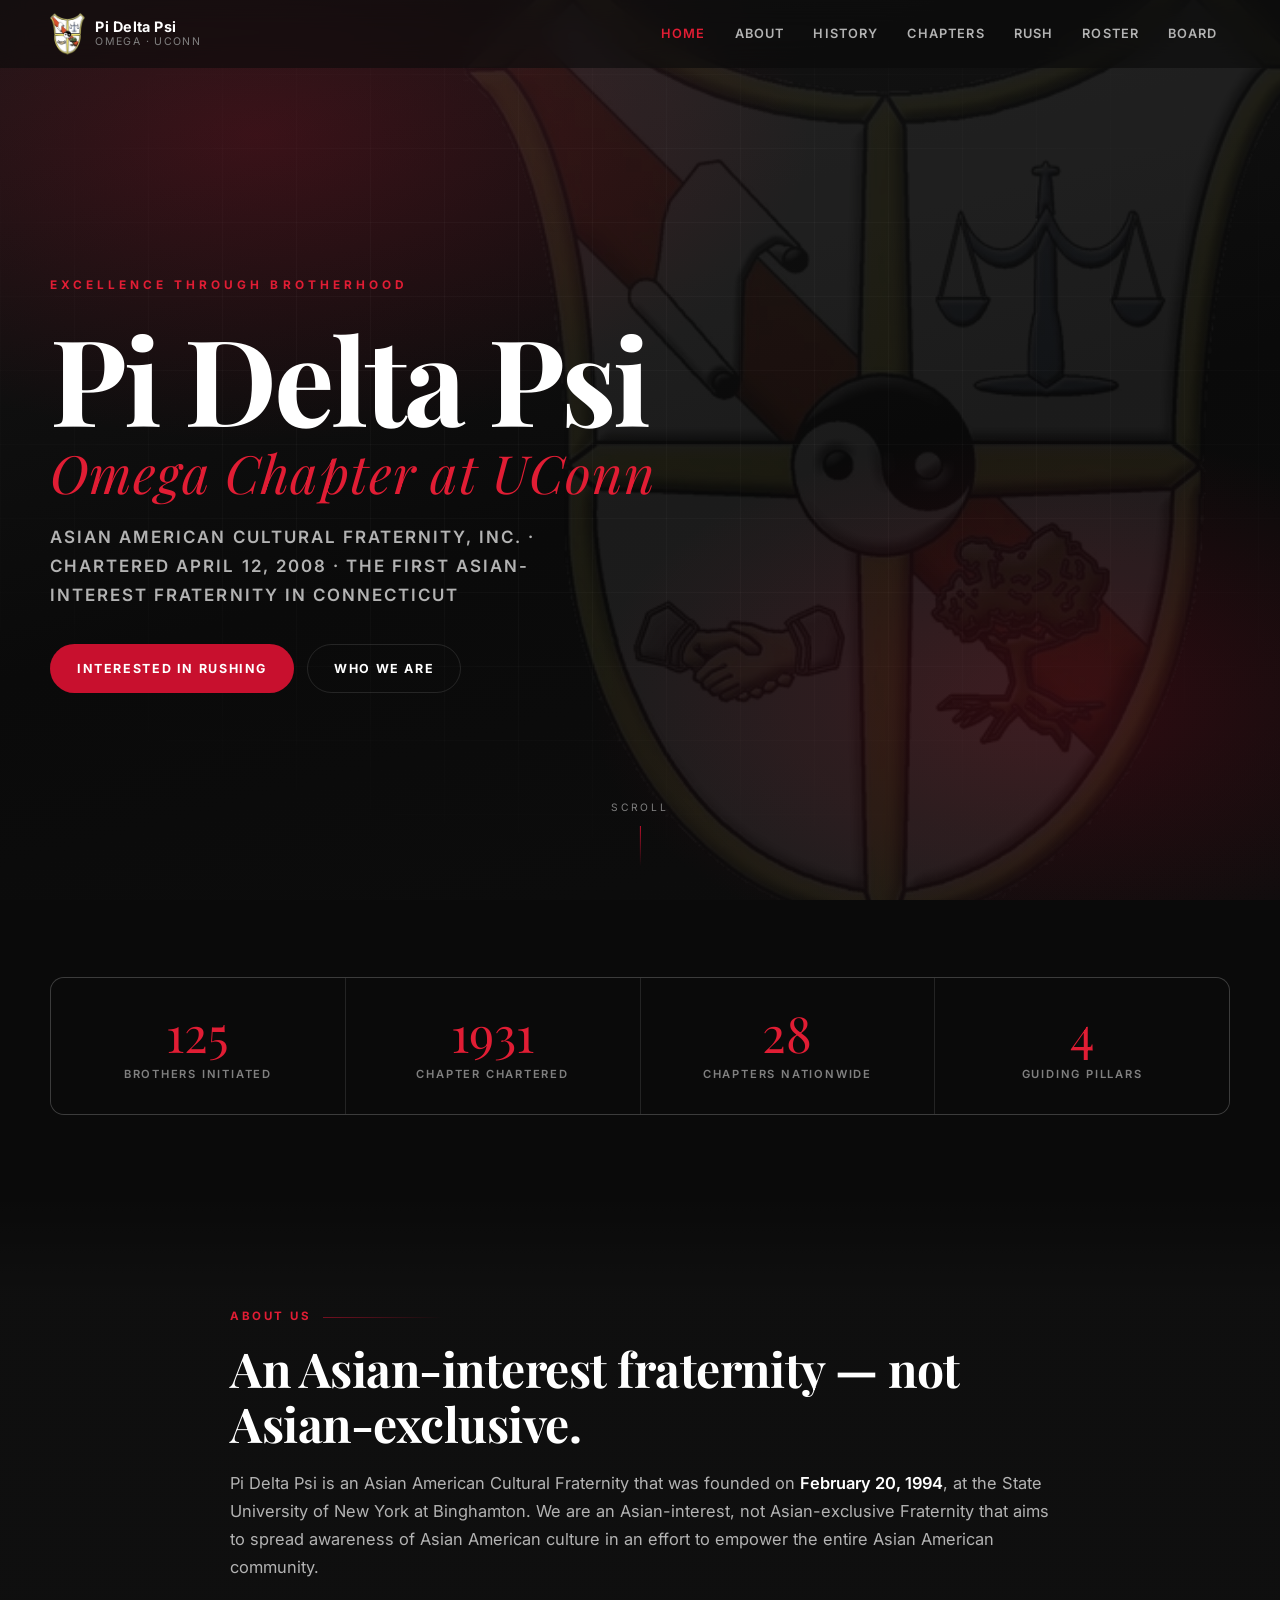
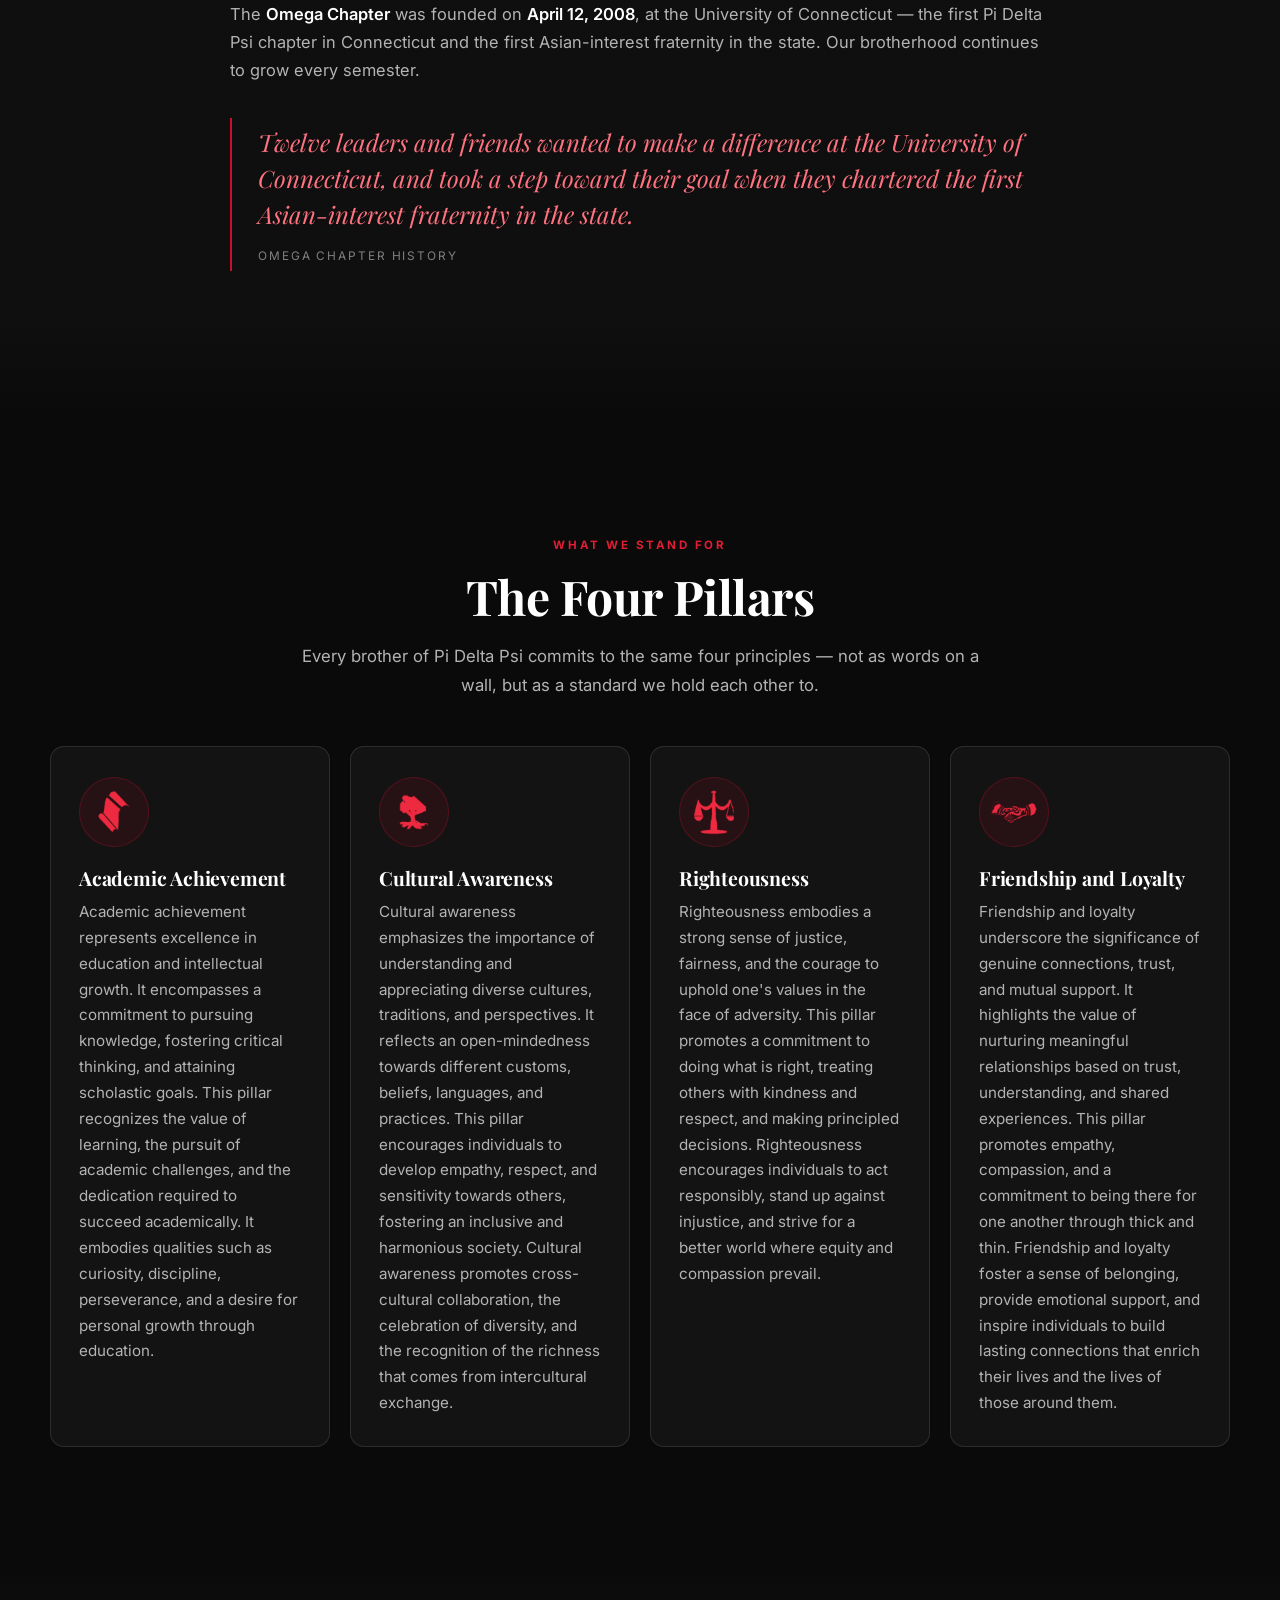
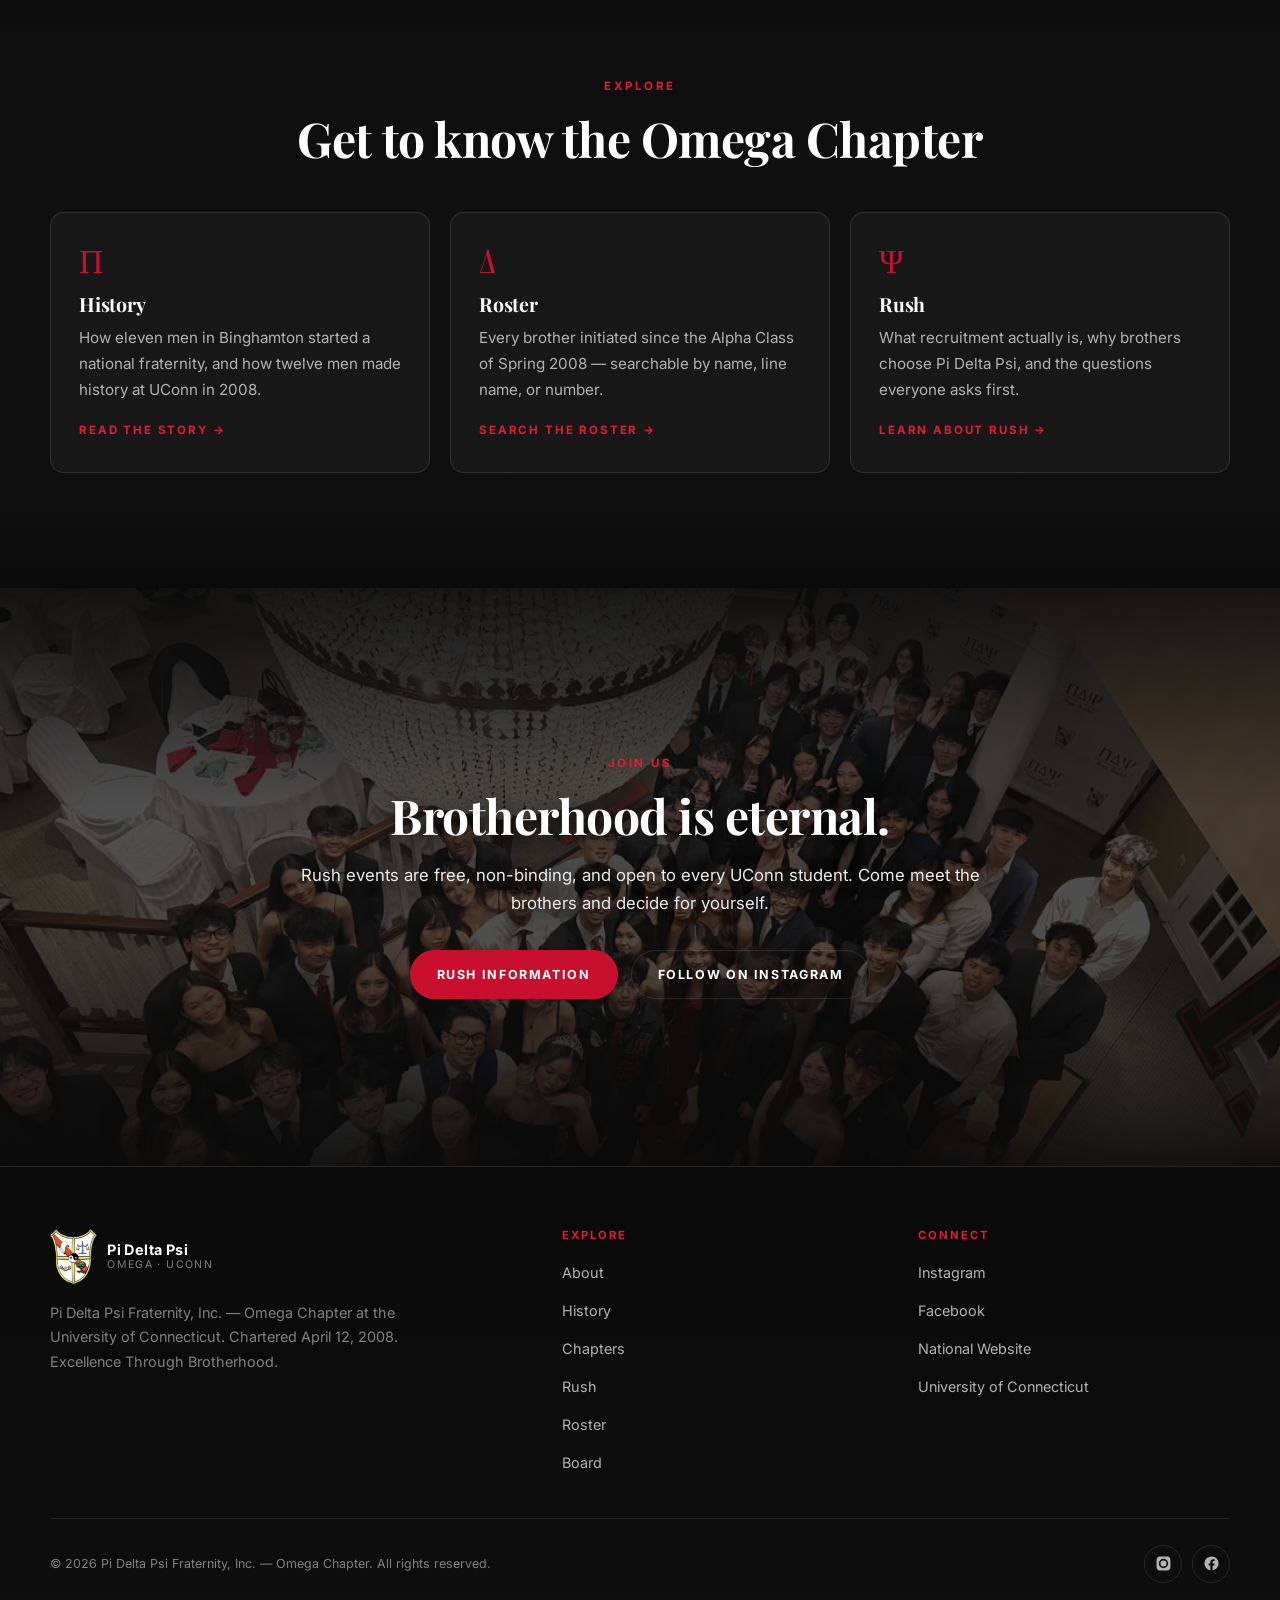
==== commit a4173a1c: "Add national graphic behind the About Us section" ====
--- a/index.html
+++ b/index.html
@@ -12,7 +12,7 @@
 <link rel="preconnect" href="https://fonts.googleapis.com">
 <link rel="preconnect" href="https://fonts.gstatic.com" crossorigin>
 <link href="https://fonts.googleapis.com/css2?family=Inter:wght@400;600;700&family=Playfair+Display:ital,wght@0,400;0,700;1,400&display=swap" rel="stylesheet">
-<link rel="stylesheet" href="assets/css/styles.css?v=17">
+<link rel="stylesheet" href="assets/css/styles.css?v=18">
 </head>
 <body>
 
@@ -137,7 +137,7 @@
   <div style="padding:20px;text-align:center;color:#9aa4bd">This site uses JavaScript for navigation and the roster. Please enable it for the full experience.</div>
 </noscript>
 
-<script src="assets/js/data.js?v=17"></script>
-<script src="assets/js/main.js?v=17"></script>
+<script src="assets/js/data.js?v=18"></script>
+<script src="assets/js/main.js?v=18"></script>
 </body>
 </html>
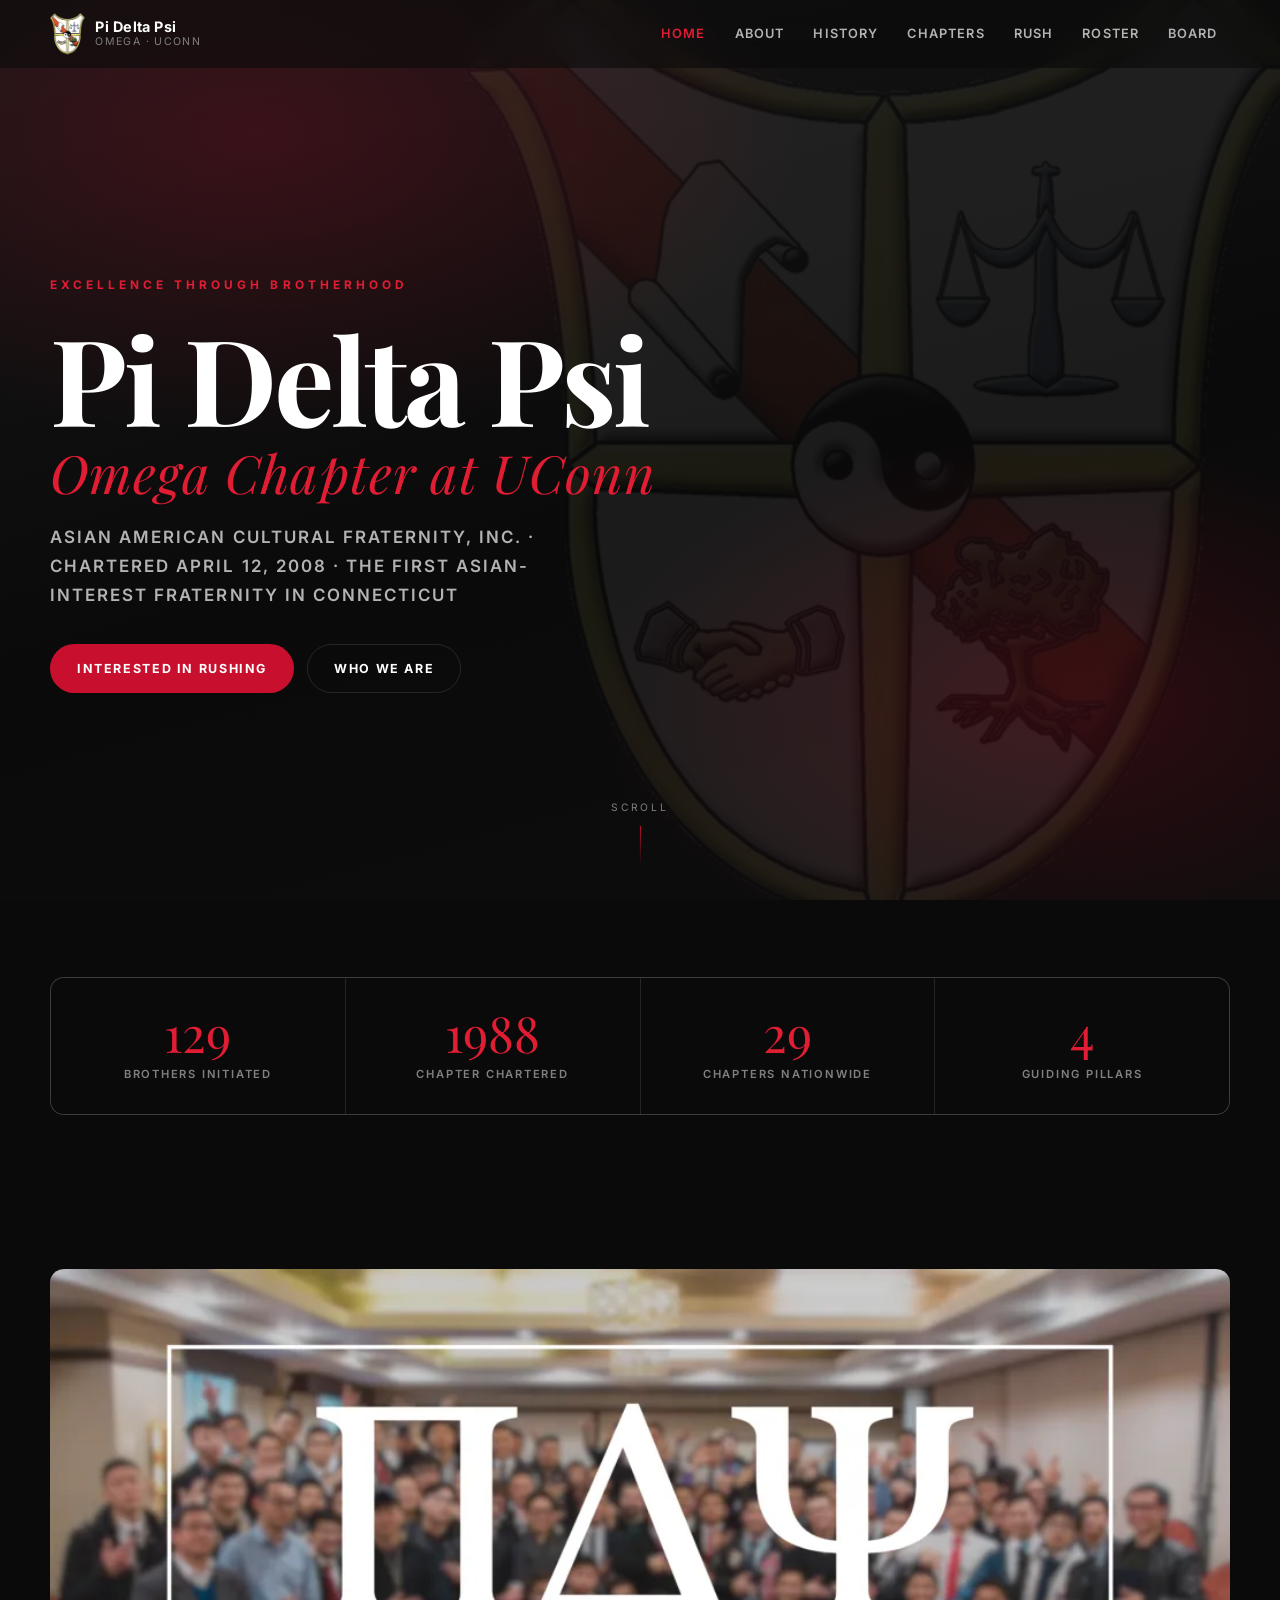
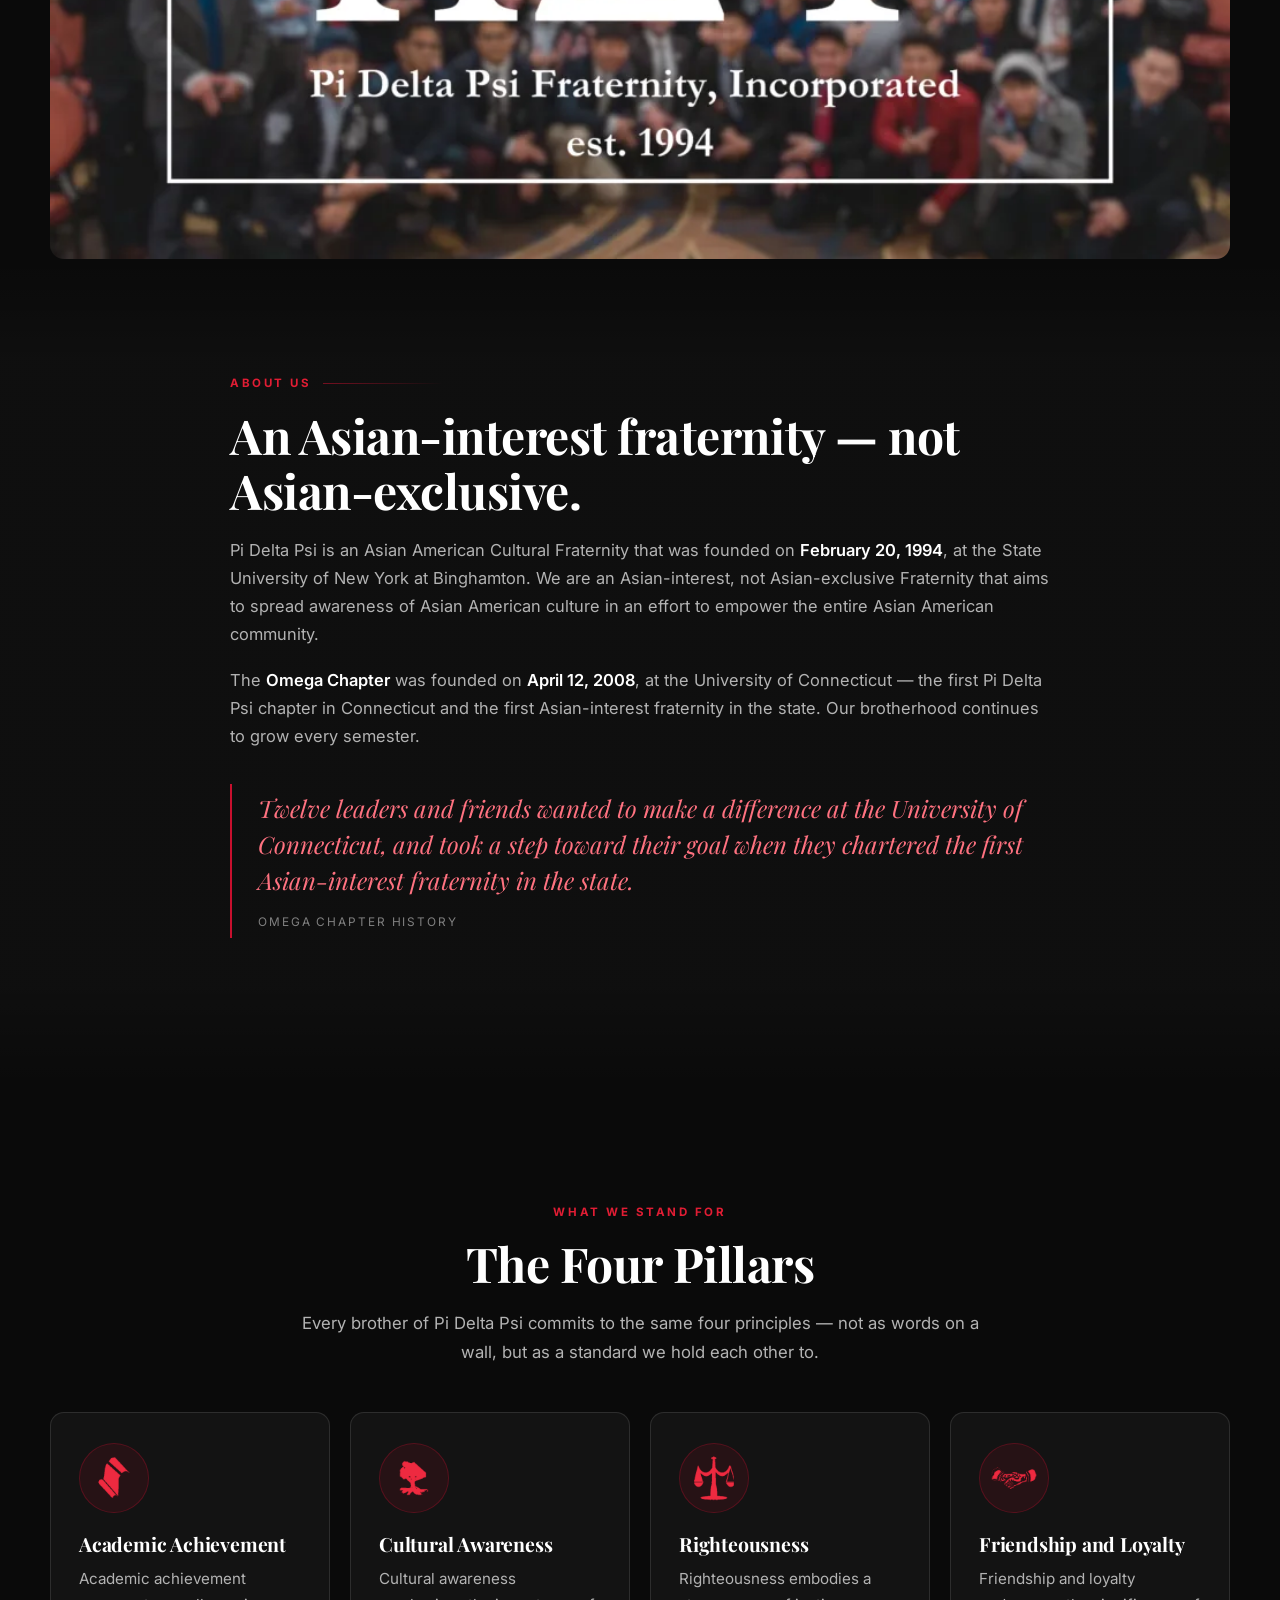
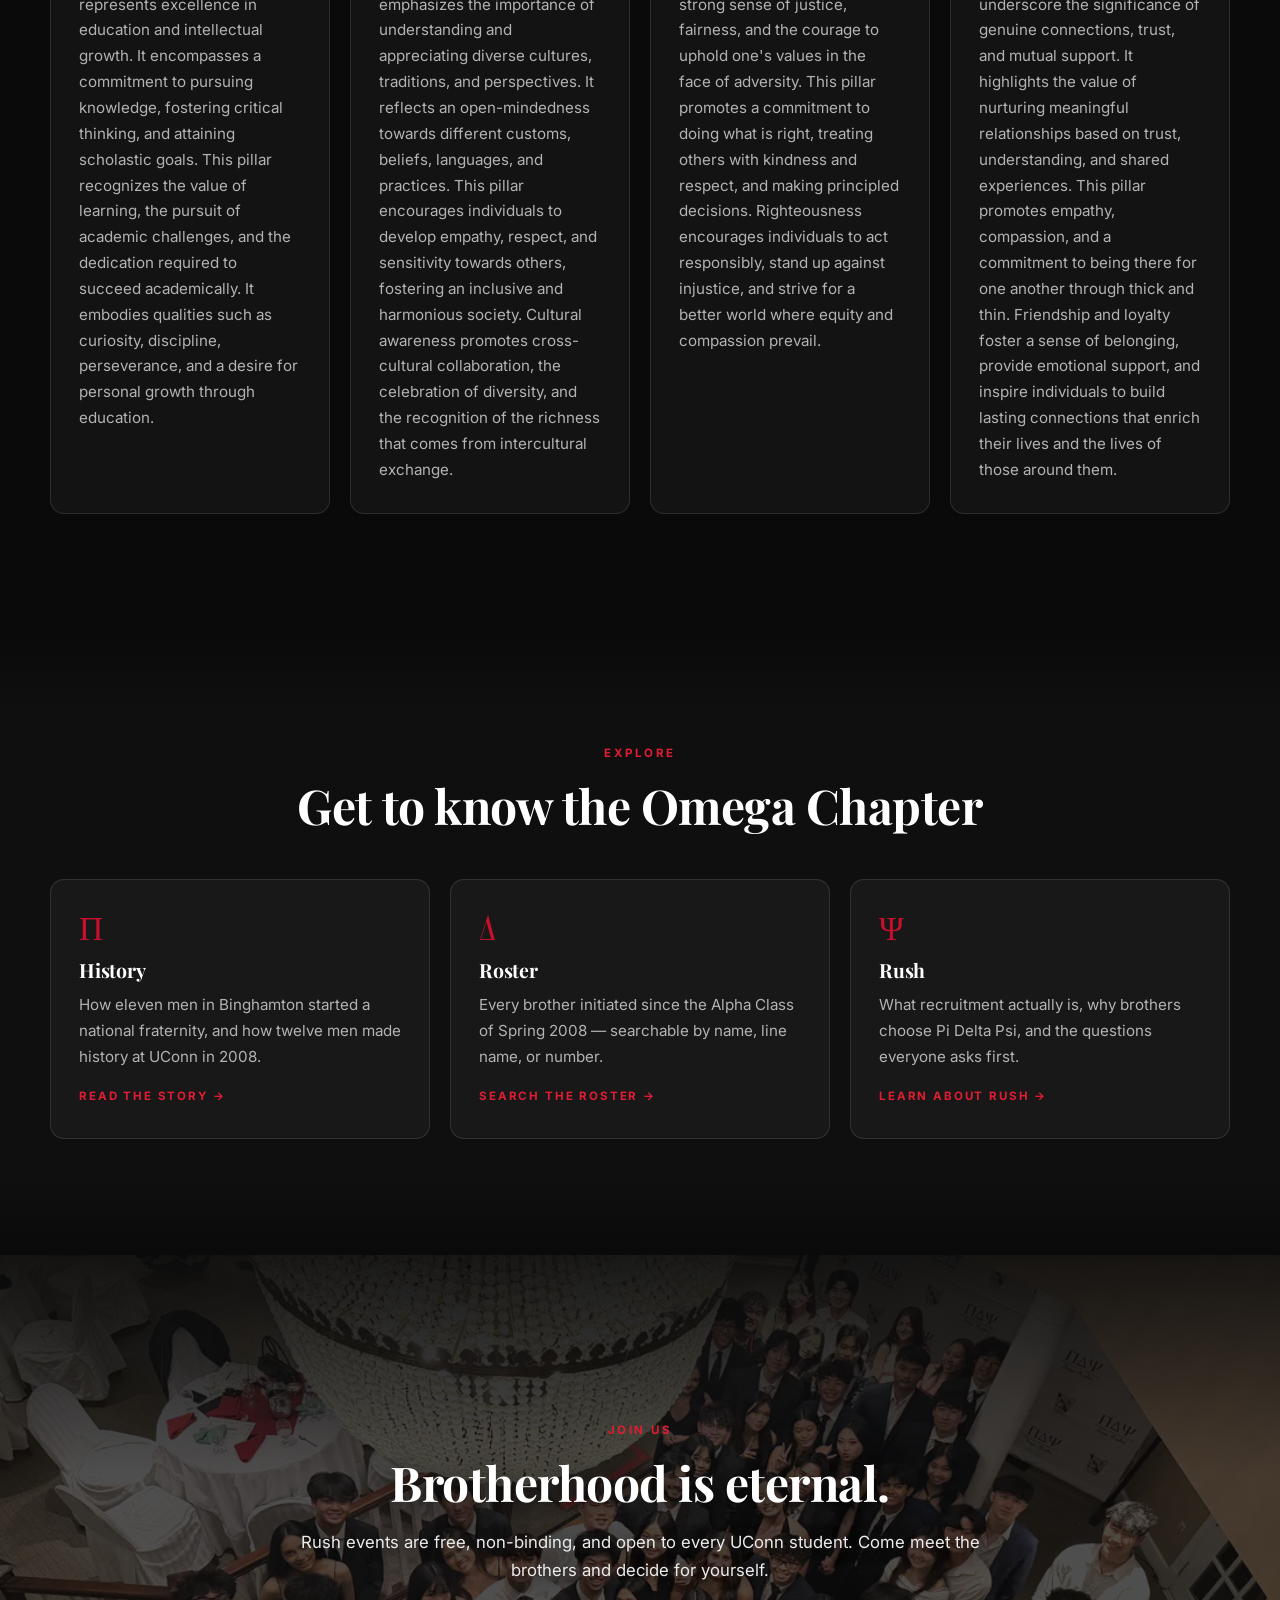
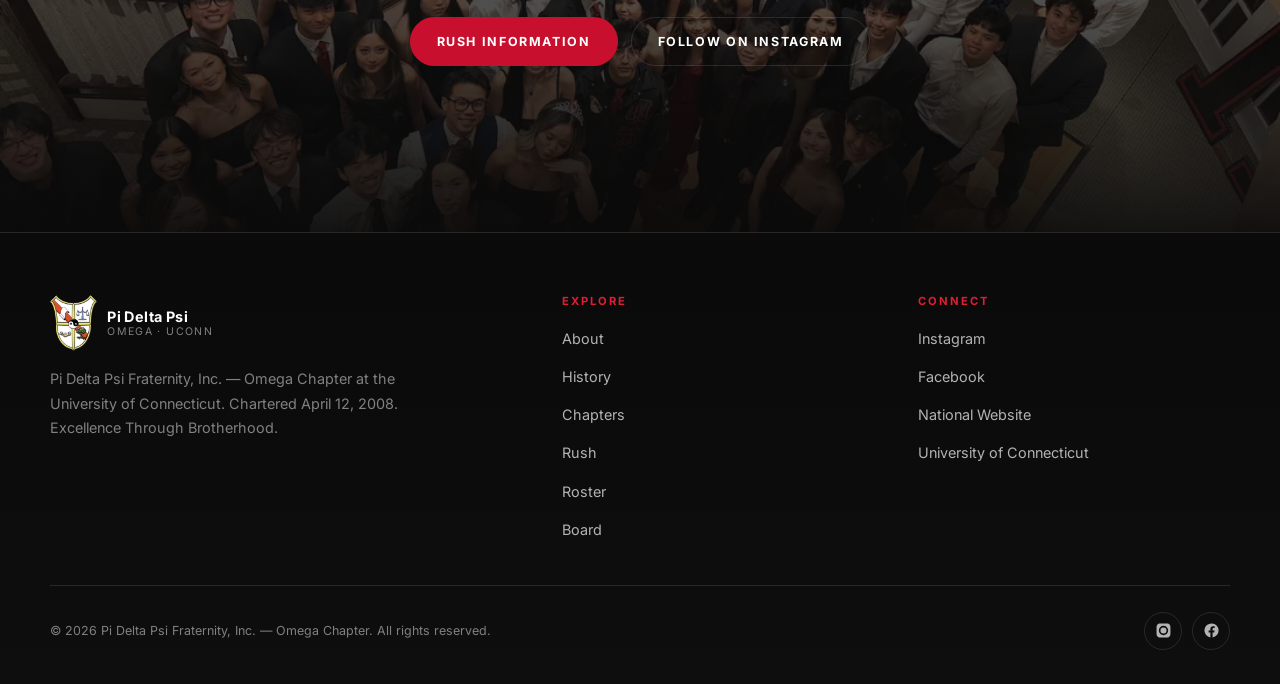
==== commit e91d62d6: "Move brand graphic above About Us; remove hero gridlines" ====
--- a/index.html
+++ b/index.html
@@ -12,7 +12,7 @@
 <link rel="preconnect" href="https://fonts.googleapis.com">
 <link rel="preconnect" href="https://fonts.gstatic.com" crossorigin>
 <link href="https://fonts.googleapis.com/css2?family=Inter:wght@400;600;700&family=Playfair+Display:ital,wght@0,400;0,700;1,400&display=swap" rel="stylesheet">
-<link rel="stylesheet" href="assets/css/styles.css?v=18">
+<link rel="stylesheet" href="assets/css/styles.css?v=19">
 </head>
 <body>
 
@@ -21,7 +21,6 @@
 <!-- ============================ HERO ============================ -->
 <section class="hero">
   <div class="hero__bg"></div>
-  <div class="hero__grid"></div>
   <img class="hero__crest" src="assets/img/crest.webp" alt="" aria-hidden="true" decoding="async" fetchpriority="low">
   <div class="wrap hero__content">
     <p class="hero__kicker">Excellence Through Brotherhood</p>
@@ -56,6 +55,15 @@
         <div class="stat__label">Guiding Pillars</div>
       </div>
     </div>
+  </div>
+</section>
+
+<!-- ============================ BRAND MARK ============================ -->
+<section class="section--tight" style="padding-bottom:0">
+  <div class="wrap">
+    <img class="brandmark" src="assets/img/band-national.webp"
+         alt="Pi Delta Psi Fraternity, Incorporated. Established 1994."
+         width="1024" height="512" loading="lazy" decoding="async">
   </div>
 </section>
 
@@ -137,7 +145,7 @@
   <div style="padding:20px;text-align:center;color:#9aa4bd">This site uses JavaScript for navigation and the roster. Please enable it for the full experience.</div>
 </noscript>
 
-<script src="assets/js/data.js?v=18"></script>
-<script src="assets/js/main.js?v=18"></script>
+<script src="assets/js/data.js?v=19"></script>
+<script src="assets/js/main.js?v=19"></script>
 </body>
 </html>
--- a/assets/css/styles.css
+++ b/assets/css/styles.css
@@ -272,17 +272,6 @@
     radial-gradient(ellipse 60% 50% at 82% 78%, rgba(143, 11, 32, 0.28), transparent 60%),
     linear-gradient(165deg, #161616 0%, #0a0a0a 55%, #0d0d0d 100%);
 }
-.hero__grid {
-  position: absolute;
-  inset: 0;
-  z-index: -1;
-  background-image:
-    linear-gradient(rgba(255,255,255,0.028) 1px, transparent 1px),
-    linear-gradient(90deg, rgba(255,255,255,0.028) 1px, transparent 1px);
-  background-size: 74px 74px;
-  mask-image: radial-gradient(ellipse 85% 70% at 50% 45%, #000 35%, transparent 78%);
-  -webkit-mask-image: radial-gradient(ellipse 85% 70% at 50% 45%, #000 35%, transparent 78%);
-}
 .hero__crest {
   position: absolute;
   right: -2%;
@@ -961,7 +950,9 @@
   background-image: var(--band-img);
   background-size: cover;
   background-position: var(--band-focus, center);
-  filter: brightness(var(--band-bright, 1.12)) saturate(1.05);
+  /* scale slightly when blurring so the blur does not bleed transparent edges */
+  transform: scale(var(--band-scale, 1));
+  filter: brightness(var(--band-bright, 1.12)) saturate(1.05) blur(var(--band-blur, 0px));
 }
 .section--photo::after {
   content: "";
@@ -978,6 +969,13 @@
 .section--photo .section-lede { color: #ececec; text-shadow: 0 2px 16px rgba(0,0,0,0.85); }
 
 .section--banquet { --band-img: url("../img/band-banquet.webp"); --band-focus: center 42%; }
+/* Standalone brand graphic block */
+.brandmark {
+  display: block;
+  width: 100%;
+  height: auto;
+  border-radius: var(--radius);
+}
 
 /* ---------- Photo gallery ---------- */
 .gallery {
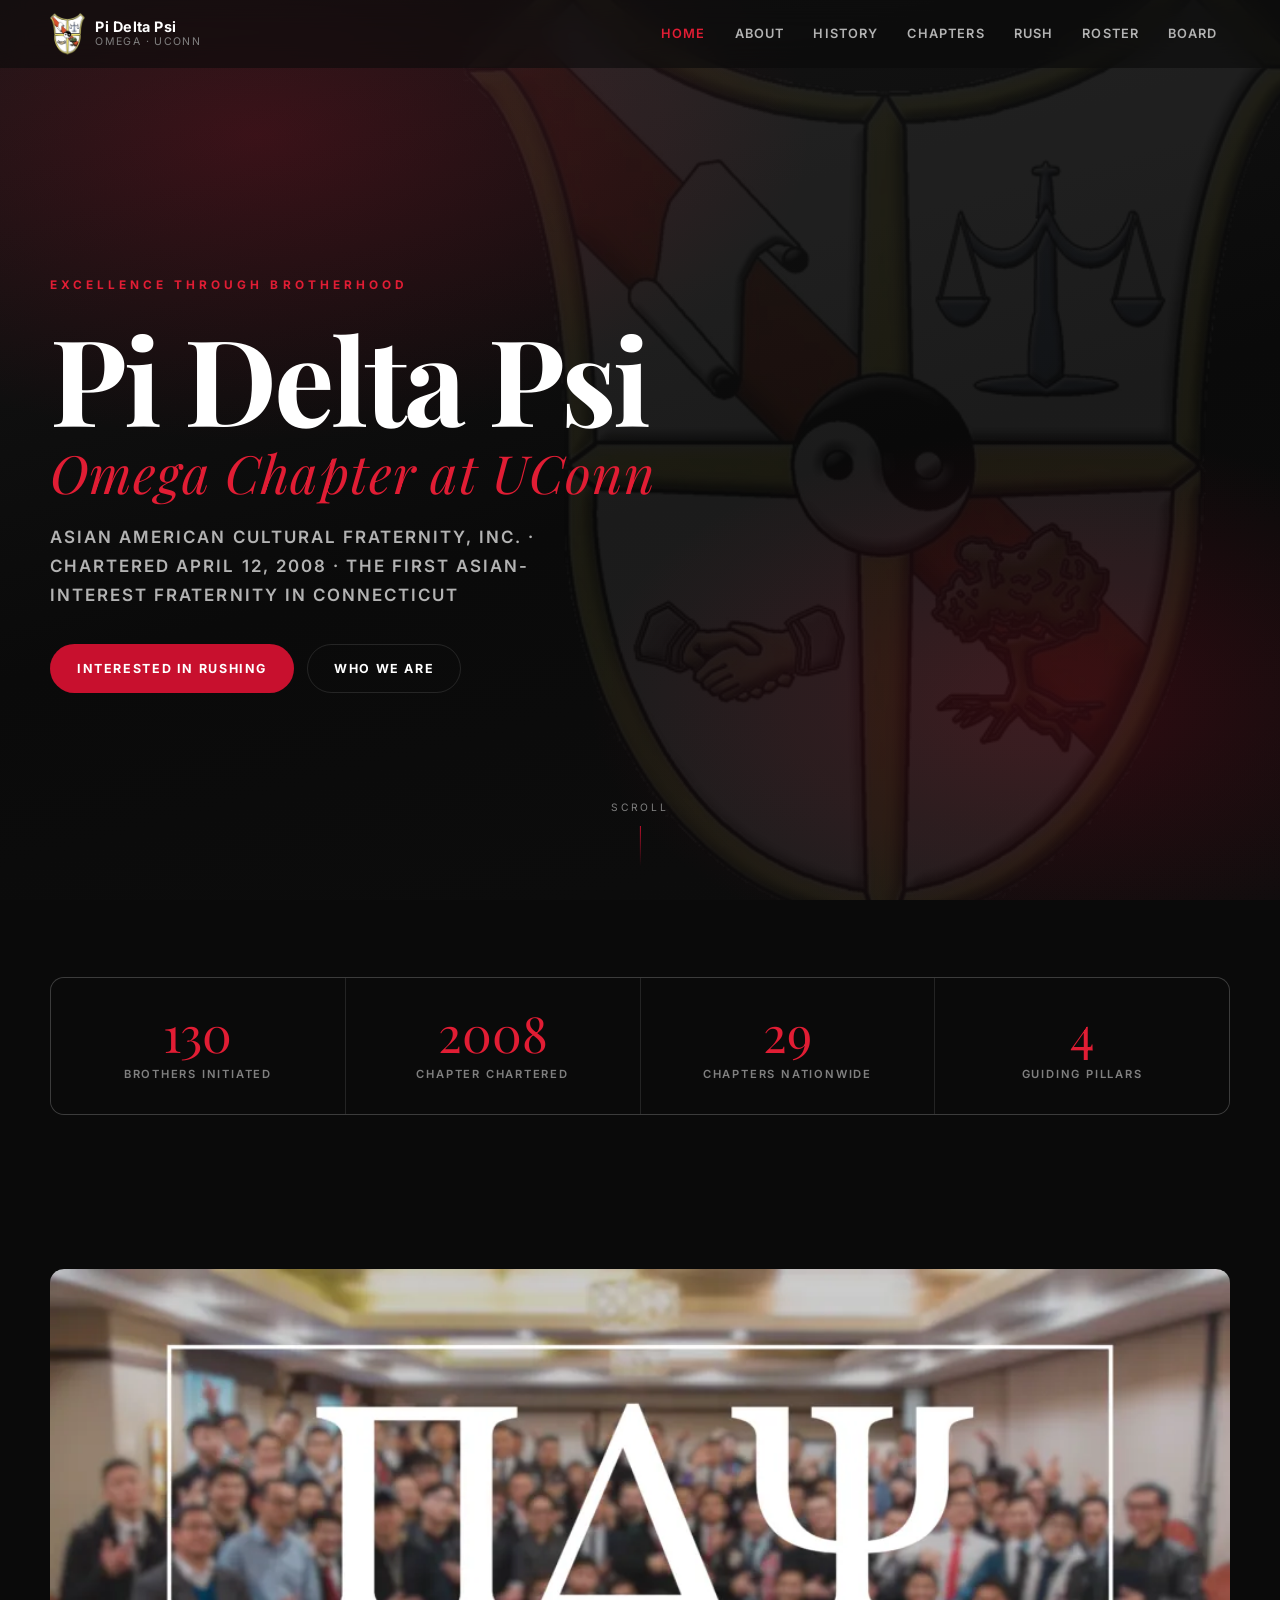
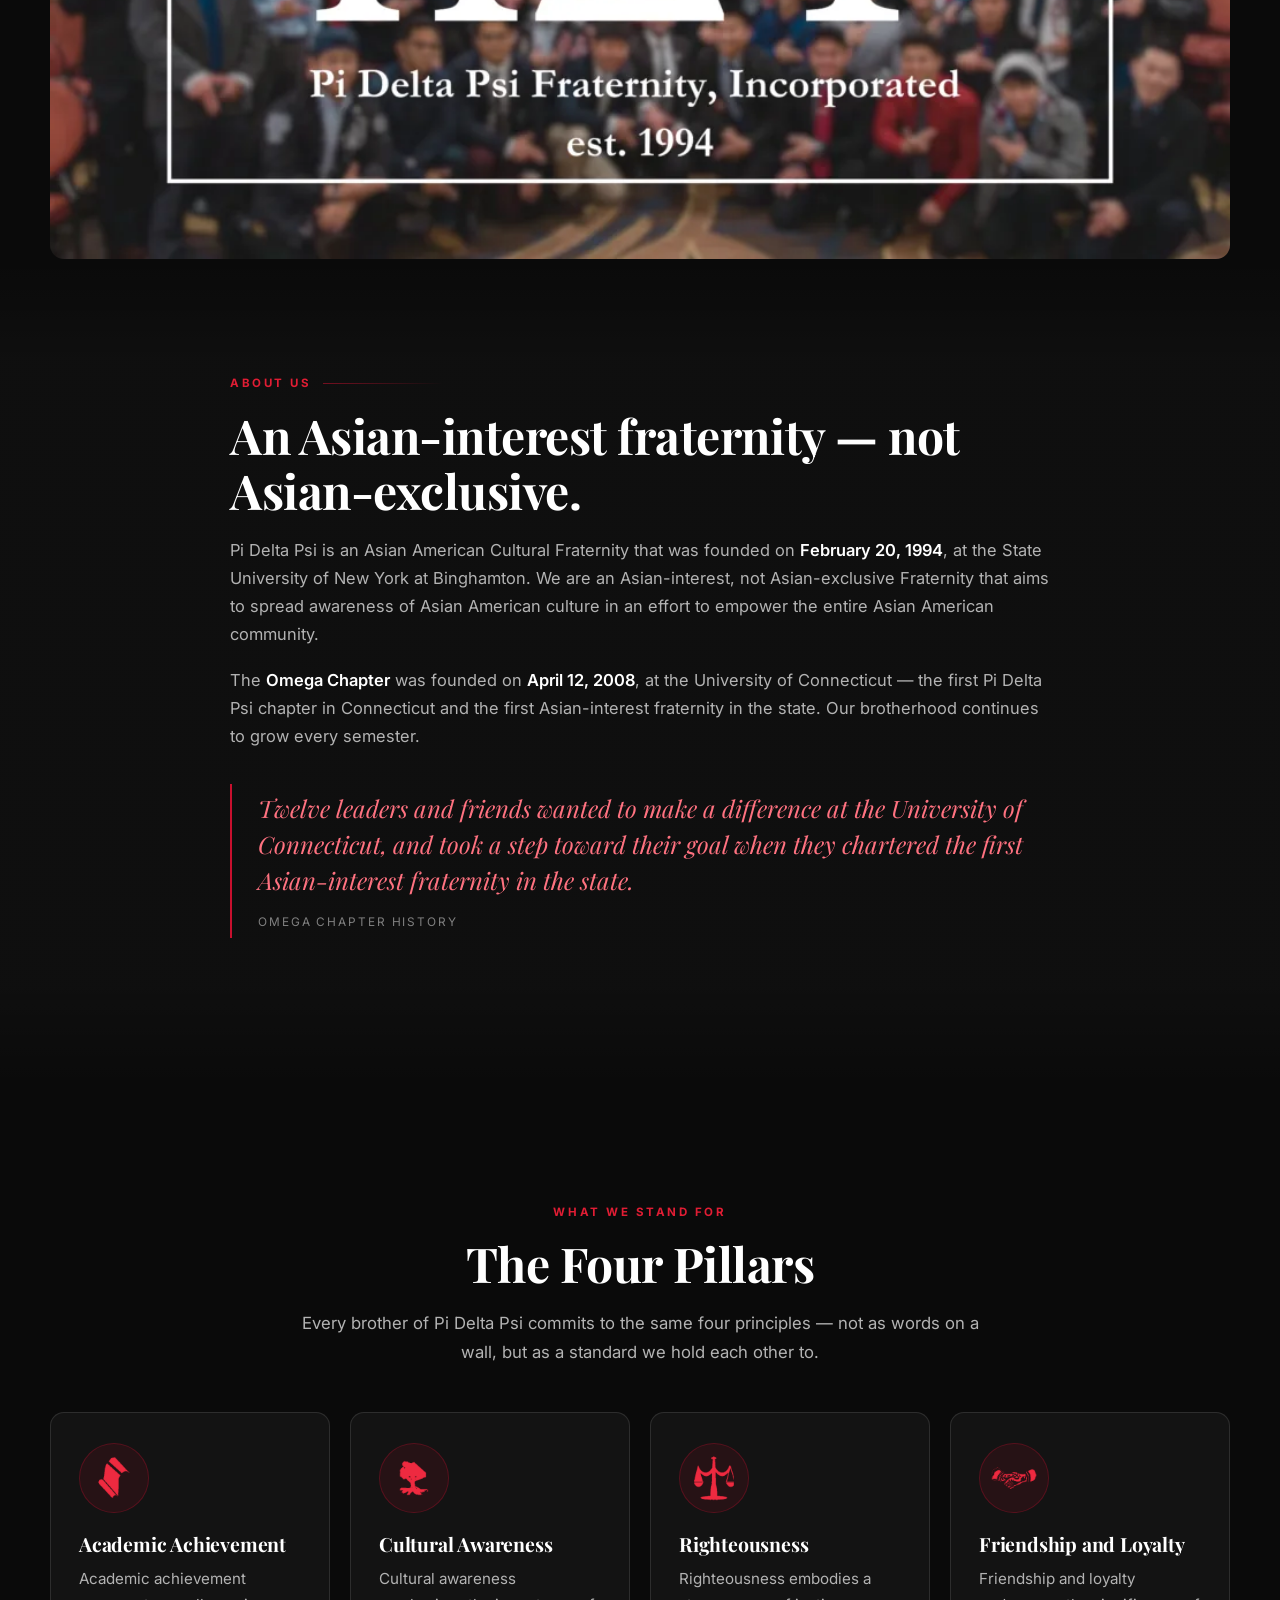
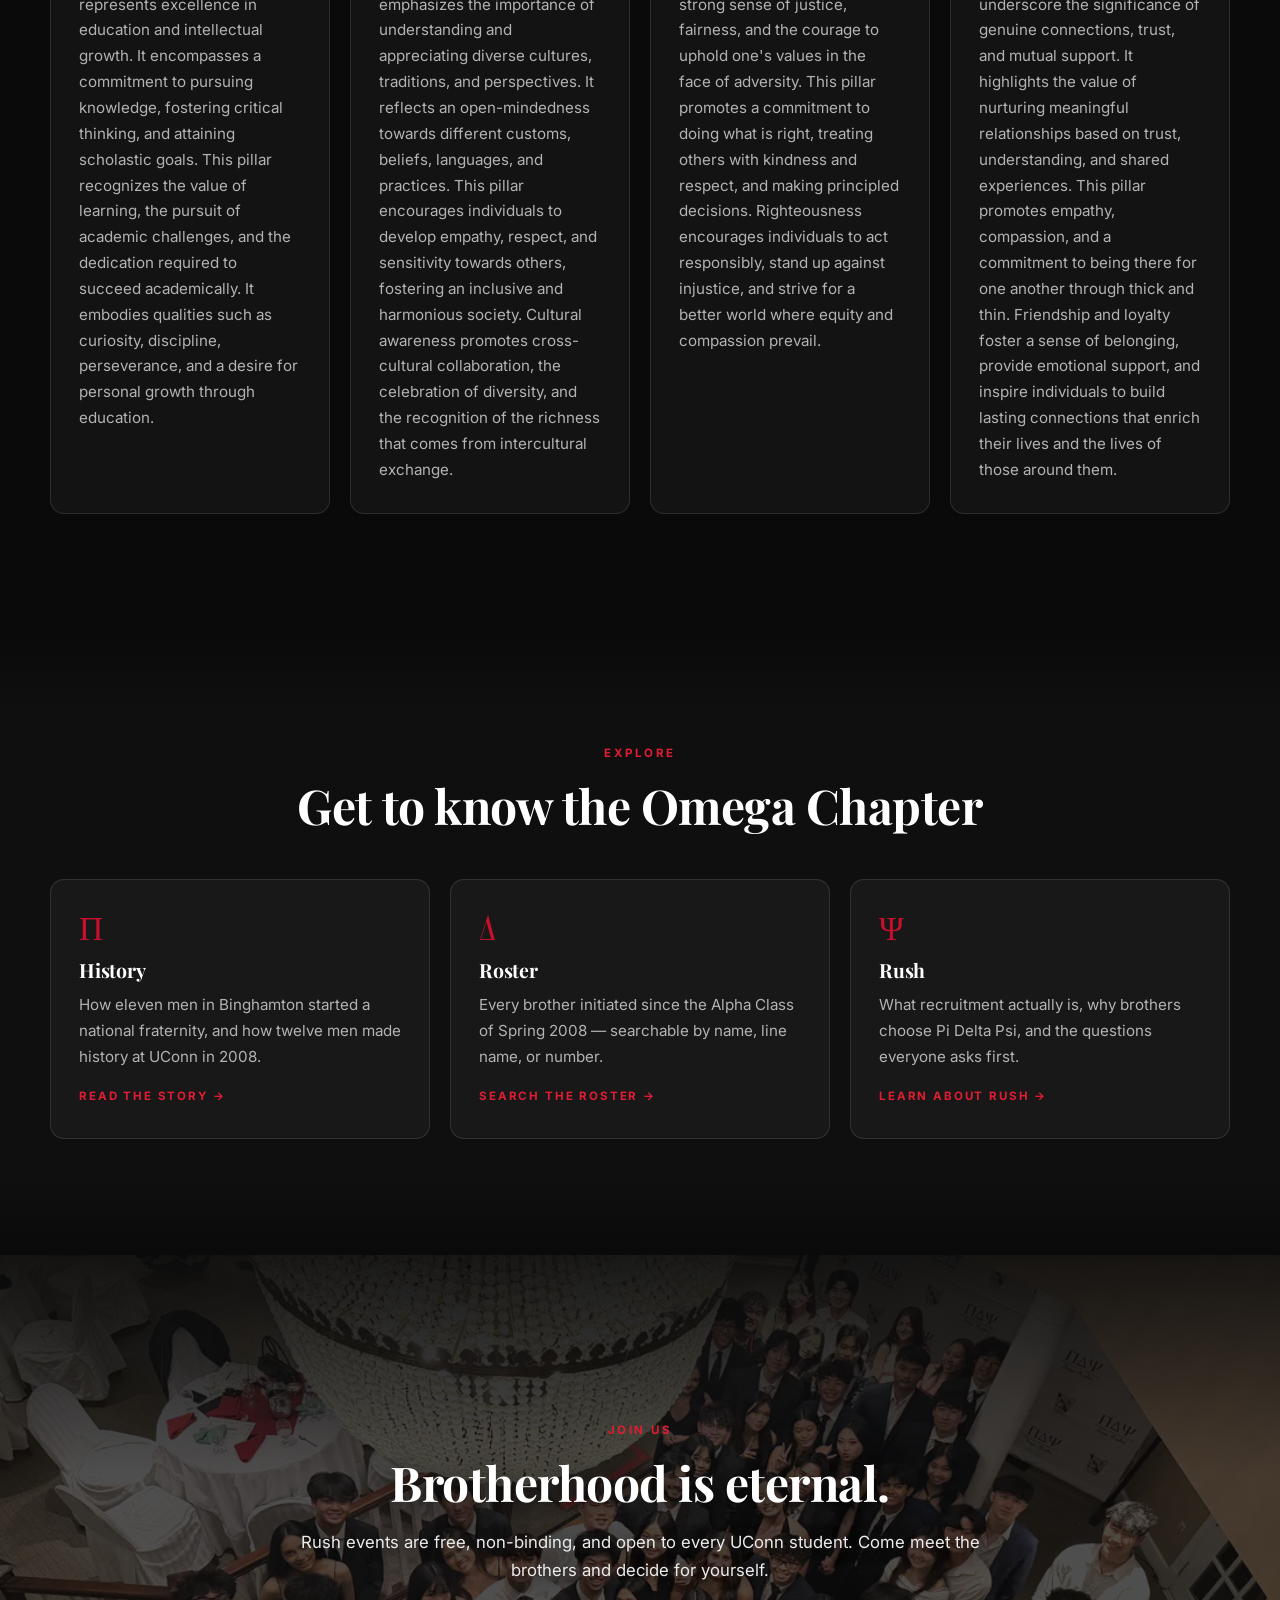
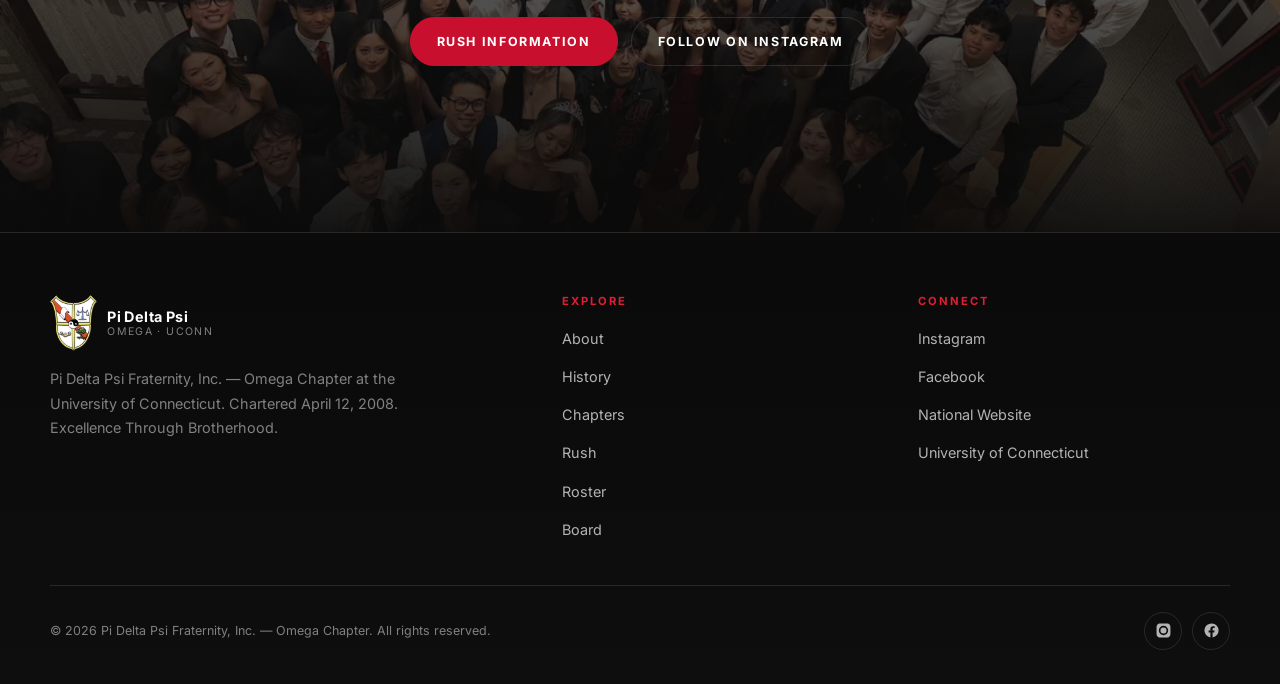
==== commit b271cbaf: "Add photo header to the chapters page" ====
--- a/index.html
+++ b/index.html
@@ -12,7 +12,7 @@
 <link rel="preconnect" href="https://fonts.googleapis.com">
 <link rel="preconnect" href="https://fonts.gstatic.com" crossorigin>
 <link href="https://fonts.googleapis.com/css2?family=Inter:wght@400;600;700&family=Playfair+Display:ital,wght@0,400;0,700;1,400&display=swap" rel="stylesheet">
-<link rel="stylesheet" href="assets/css/styles.css?v=19">
+<link rel="stylesheet" href="assets/css/styles.css?v=20">
 </head>
 <body>
 
@@ -145,7 +145,7 @@
   <div style="padding:20px;text-align:center;color:#9aa4bd">This site uses JavaScript for navigation and the roster. Please enable it for the full experience.</div>
 </noscript>
 
-<script src="assets/js/data.js?v=19"></script>
-<script src="assets/js/main.js?v=19"></script>
+<script src="assets/js/data.js?v=20"></script>
+<script src="assets/js/main.js?v=20"></script>
 </body>
 </html>
--- a/assets/css/styles.css
+++ b/assets/css/styles.css
@@ -407,6 +407,8 @@
 .pagehead--rush   { --head-img: url("../img/rush-hero.webp");   --head-focus: center 30%; }
 .pagehead--about  { --head-img: url("../img/about-hero.webp");  --head-focus: center 38%; --head-bright: 1.15;
                     --scrim-l: 0.9; --scrim-m: 0.62; --scrim-r: 0.18; }
+.pagehead--chapters{ --head-img: url("../img/chapters-hero.webp"); --head-focus: center 38%; --head-bright: 1.14;
+                    --scrim-l: 0.9; --scrim-m: 0.62; --scrim-r: 0.2; }
 .pagehead--history{ --head-img: url("../img/history-hero.webp"); --head-focus: center; --head-bright: 1.1;
                     --scrim-l: 0.9; --scrim-m: 0.6; --scrim-r: 0.16;
                     /* match the photo so the full frame is visible */
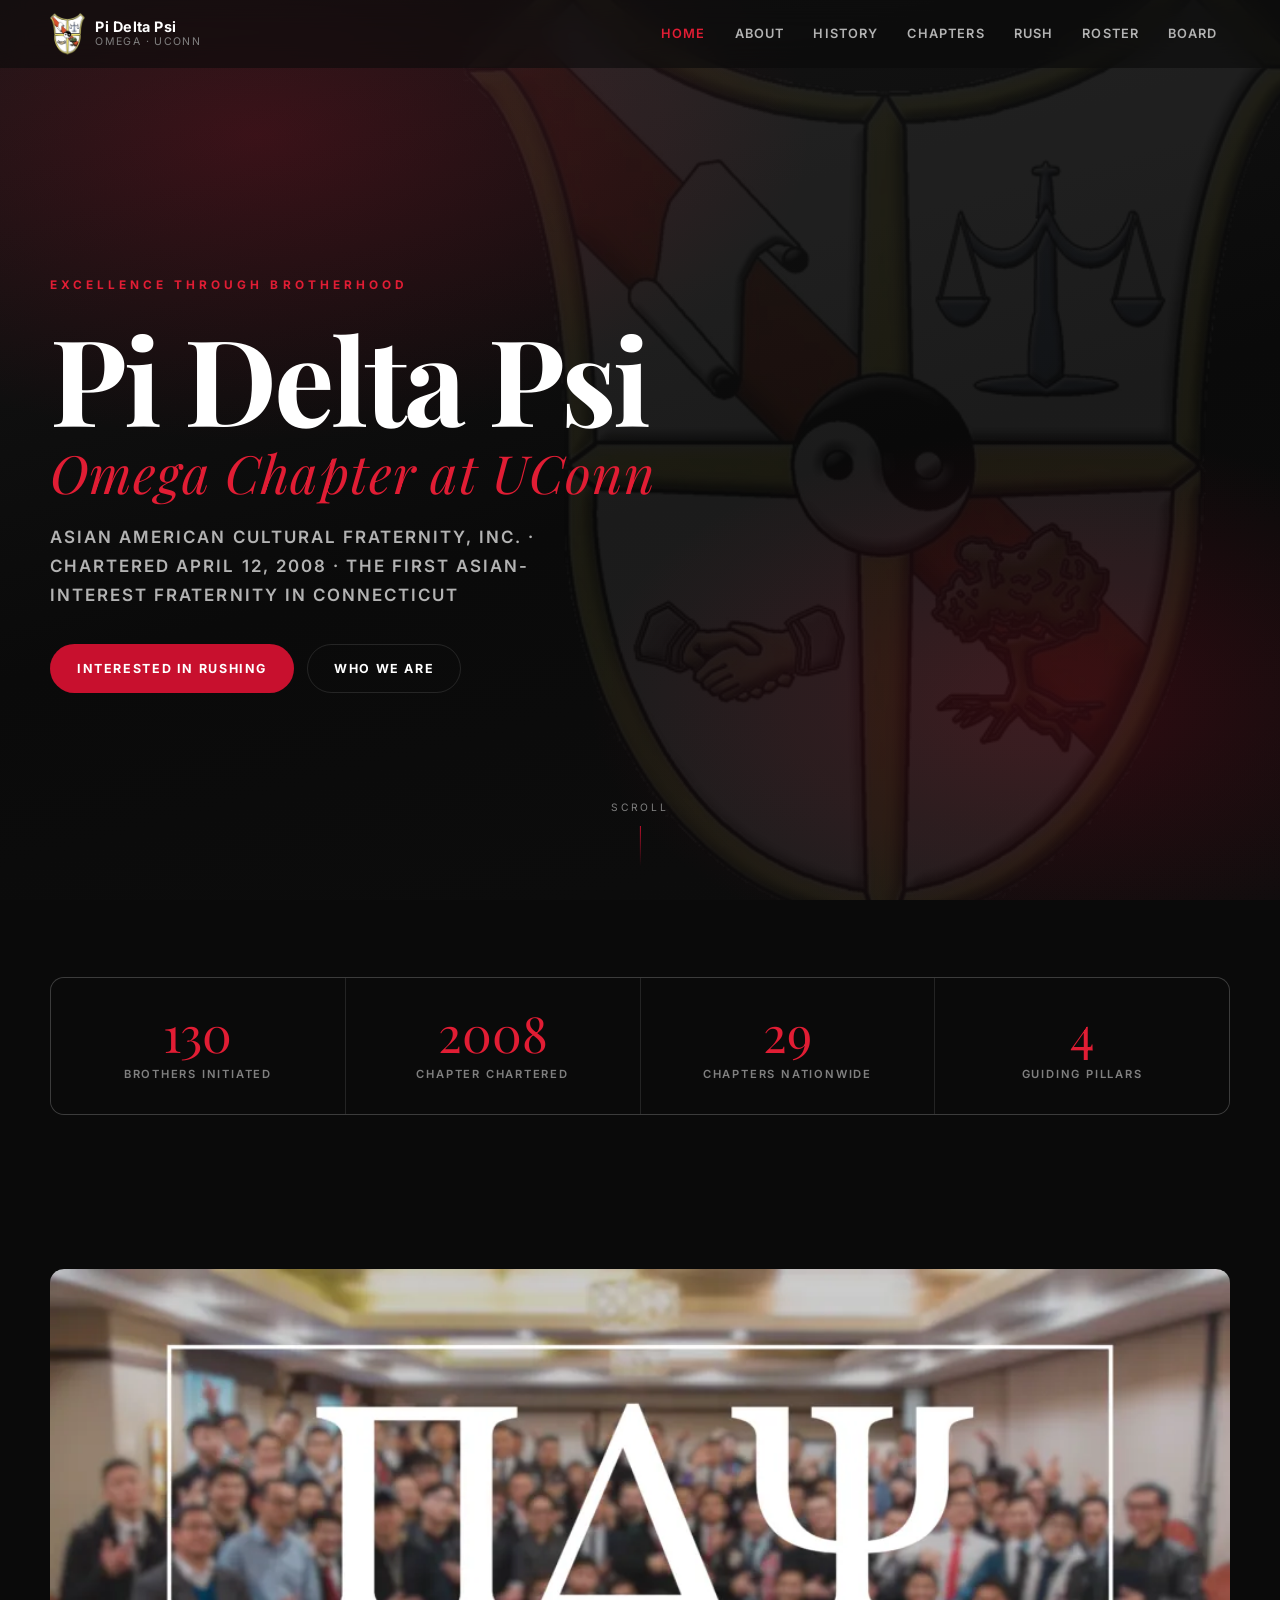
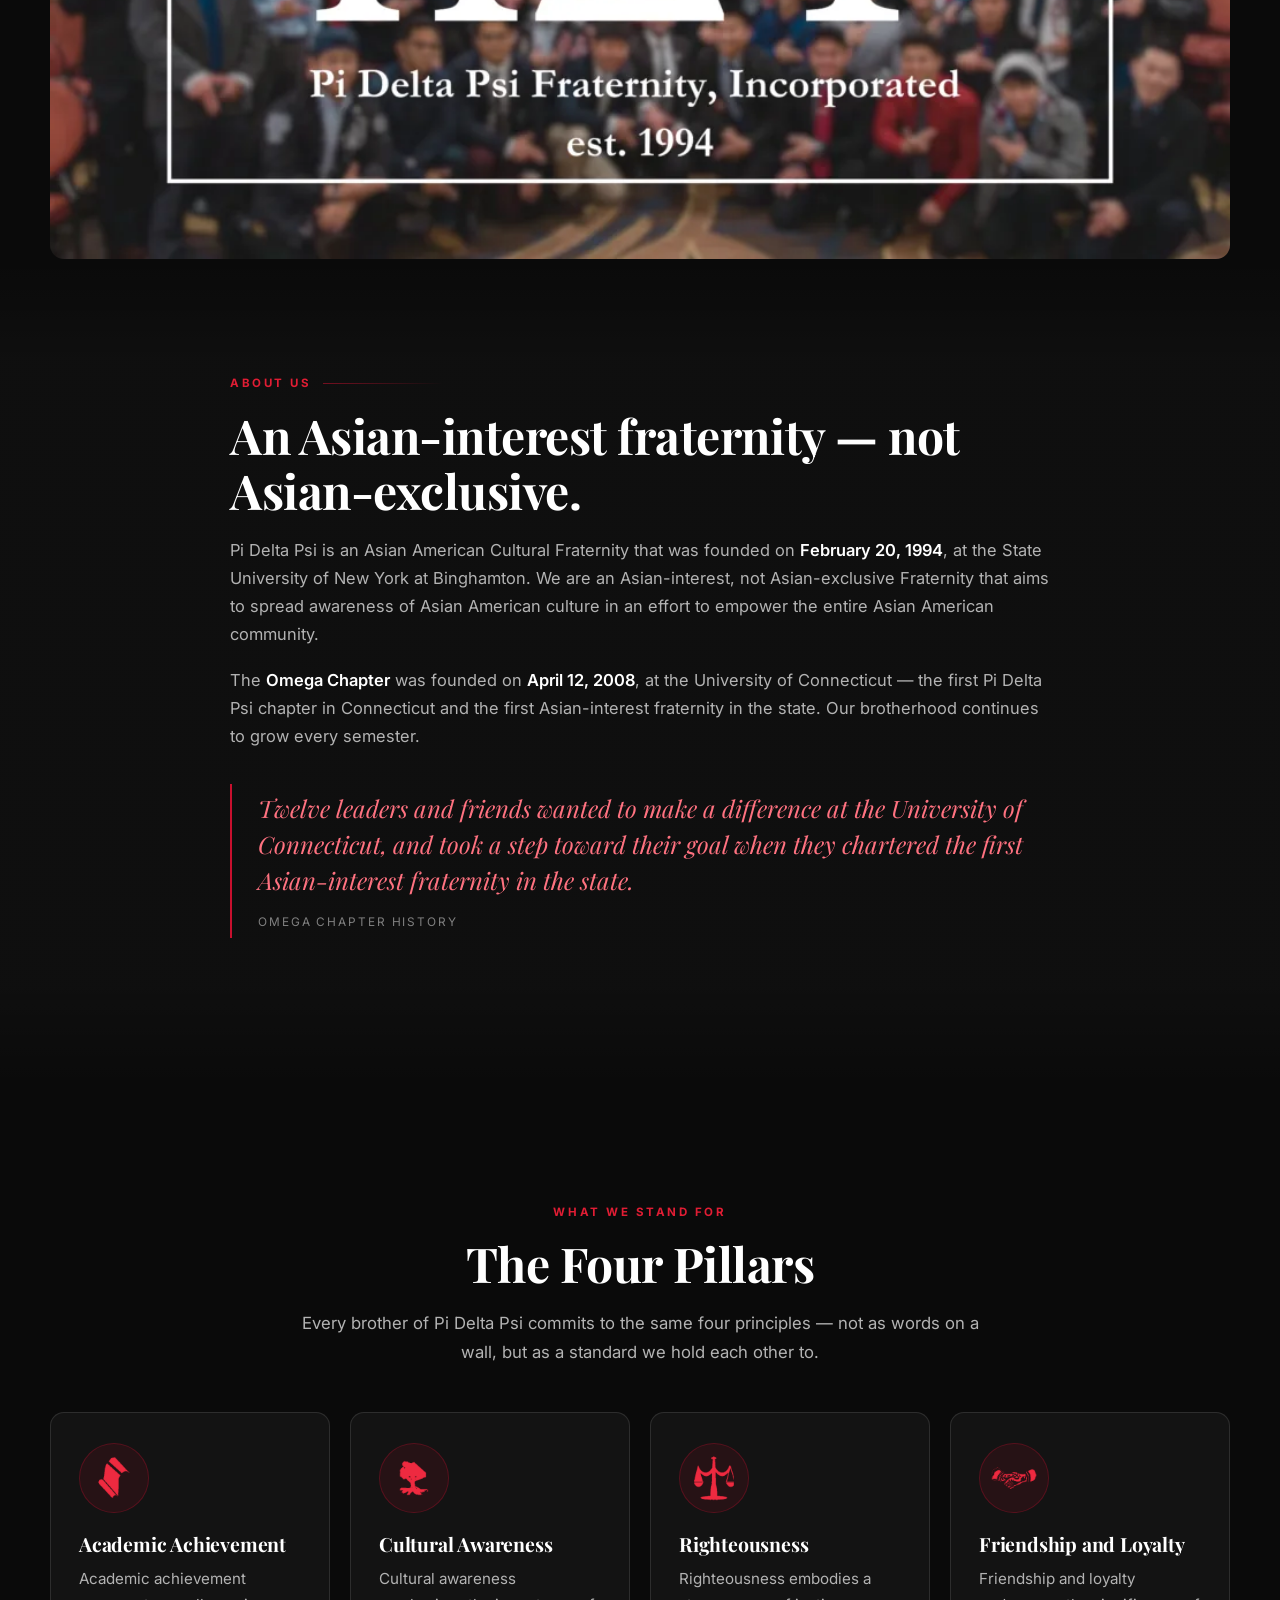
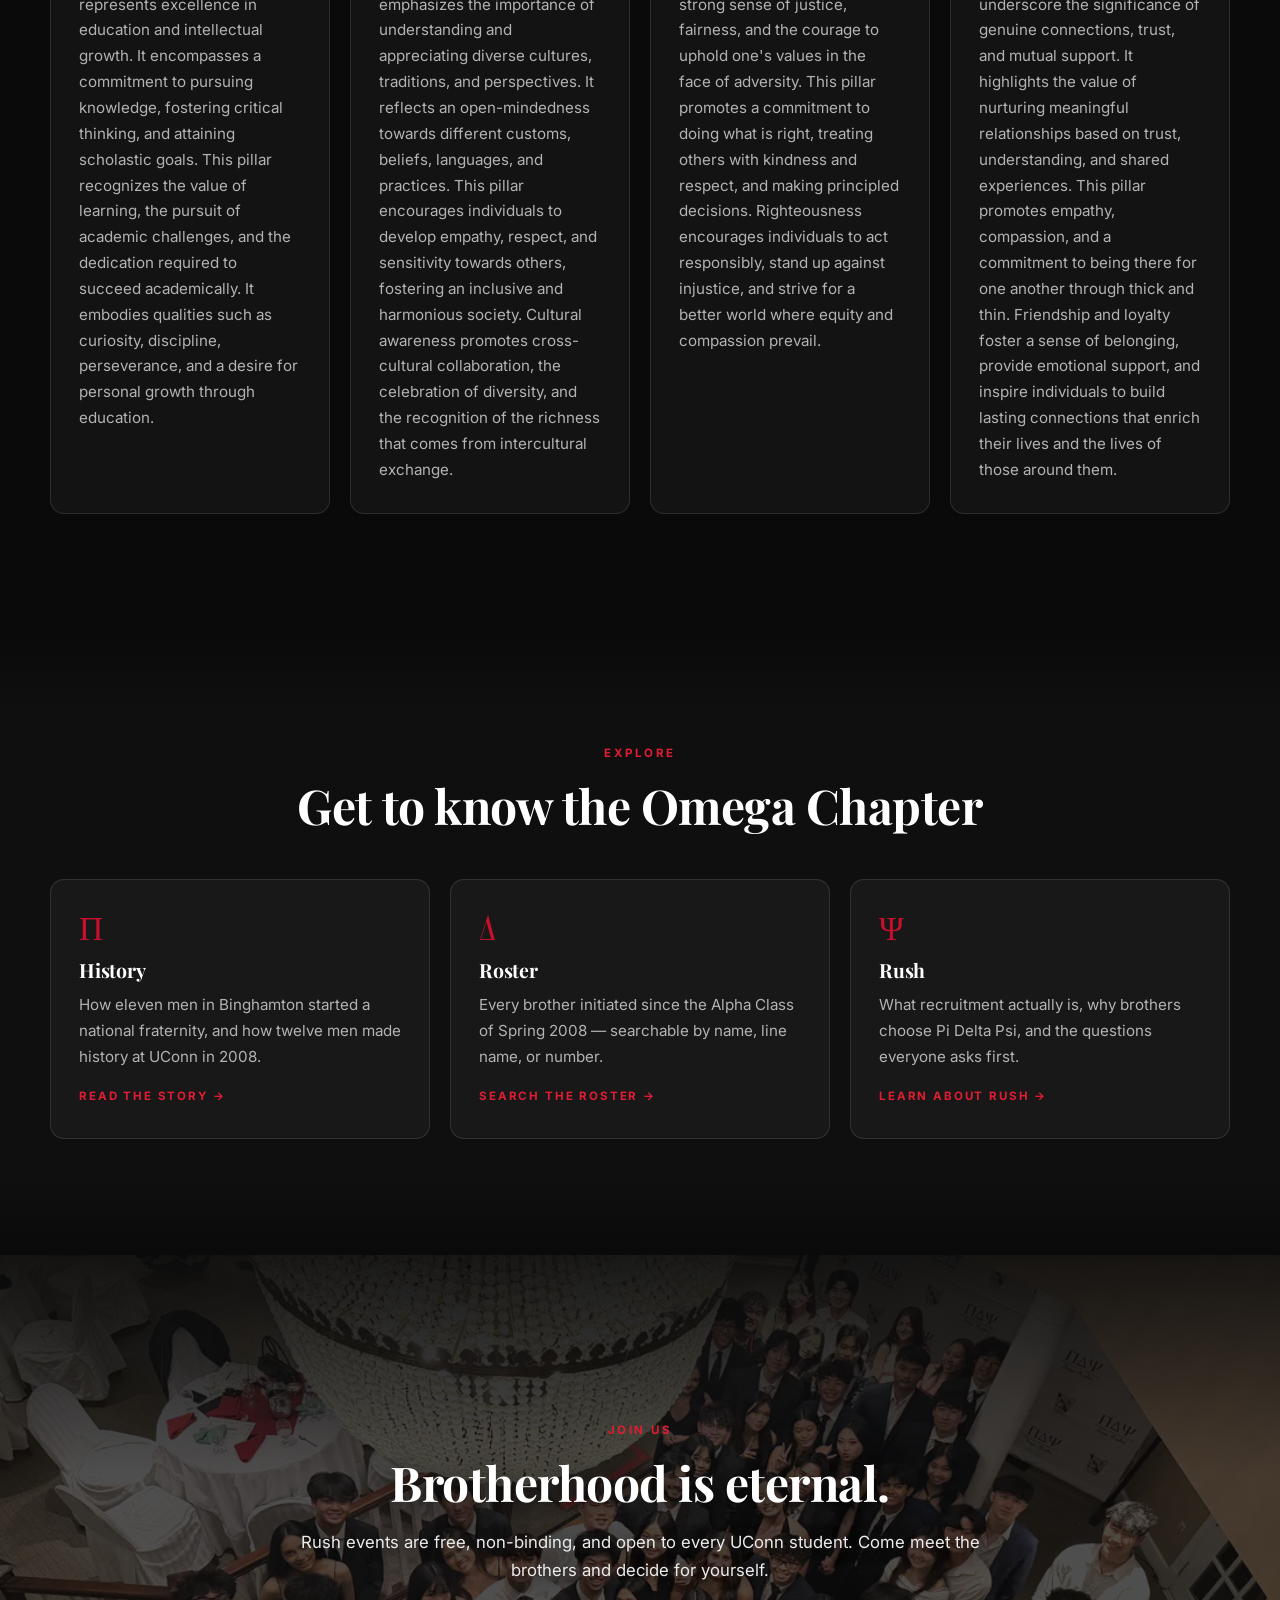
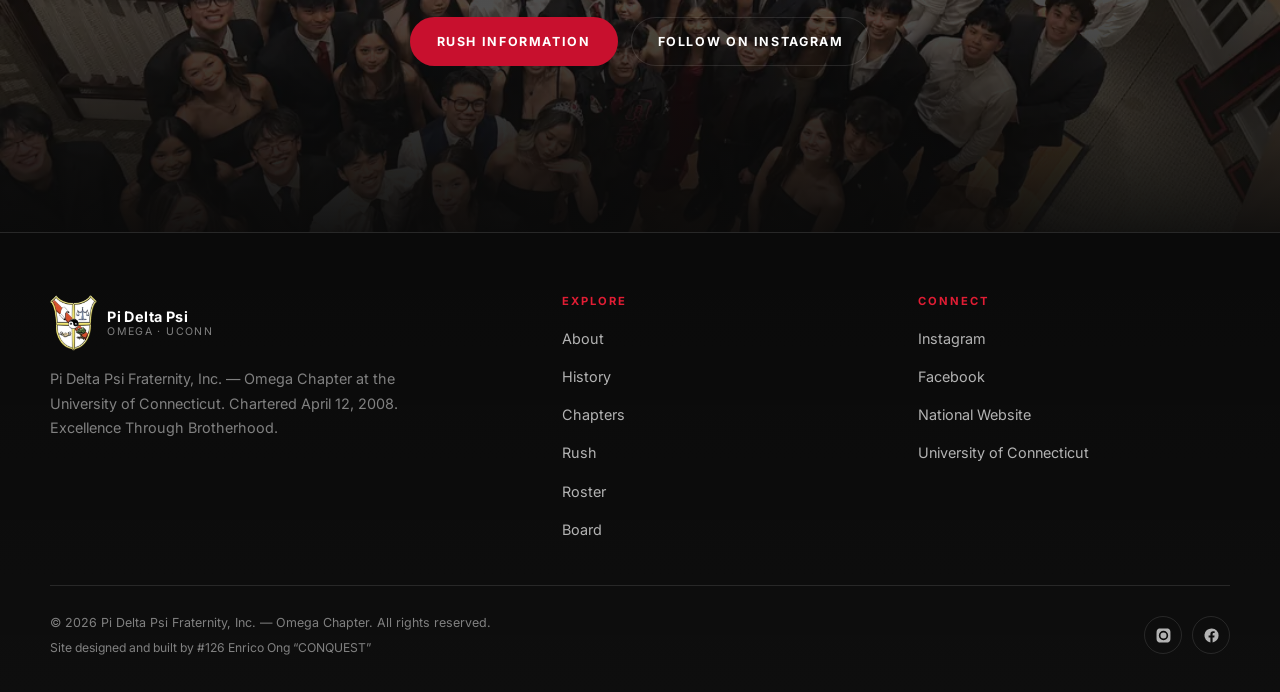
==== commit f02ad1db: "Add build credit to the home page footer" ====
--- a/index.html
+++ b/index.html
@@ -12,7 +12,7 @@
 <link rel="preconnect" href="https://fonts.googleapis.com">
 <link rel="preconnect" href="https://fonts.gstatic.com" crossorigin>
 <link href="https://fonts.googleapis.com/css2?family=Inter:wght@400;600;700&family=Playfair+Display:ital,wght@0,400;0,700;1,400&display=swap" rel="stylesheet">
-<link rel="stylesheet" href="assets/css/styles.css?v=20">
+<link rel="stylesheet" href="assets/css/styles.css?v=22">
 </head>
 <body>
 
@@ -145,7 +145,7 @@
   <div style="padding:20px;text-align:center;color:#9aa4bd">This site uses JavaScript for navigation and the roster. Please enable it for the full experience.</div>
 </noscript>
 
-<script src="assets/js/data.js?v=20"></script>
-<script src="assets/js/main.js?v=20"></script>
+<script src="assets/js/data.js?v=22"></script>
+<script src="assets/js/main.js?v=22"></script>
 </body>
 </html>
--- a/assets/css/styles.css
+++ b/assets/css/styles.css
@@ -840,6 +840,30 @@
 .exec__name { font-family: var(--font-display); font-size: 1.35rem; font-weight: 700; line-height: 1.2; }
 .exec__line { font-size: 0.88rem; color: var(--text-dim); font-style: italic; margin-top: 3px; }
 
+/* Exec board: cards on the left, the board poster on the right. */
+.execwrap {
+  display: grid;
+  grid-template-columns: minmax(0, 1.5fr) minmax(0, 1fr);
+  gap: 26px;
+  align-items: start;
+}
+.execwrap .exec { grid-template-columns: repeat(2, minmax(0, 1fr)); }
+.execposter { margin: 0; }
+.execposter img {
+  width: 100%;
+  height: auto;
+  display: block;
+  border: 1px solid var(--border);
+  border-radius: var(--radius);
+}
+@media (max-width: 1000px) {
+  .execwrap { grid-template-columns: 1fr; }
+  .execposter { max-width: 460px; margin-inline: auto; }
+}
+@media (max-width: 620px) {
+  .execwrap .exec { grid-template-columns: 1fr; }
+}
+
 .committee {
   border: 1px solid var(--border);
   border-radius: var(--radius);
@@ -1048,6 +1072,9 @@
   font-size: 0.78rem;
   color: var(--text-dim);
 }
+.footer__legal { display: grid; gap: 5px; }
+.footer__credit { color: var(--text-dim); font-size: 0.76rem; }
+.footer__credit b { color: var(--red-400); font-weight: 600; }
 .footer__social { display: flex; gap: 10px; }
 .footer__social a {
   width: 38px; height: 38px;
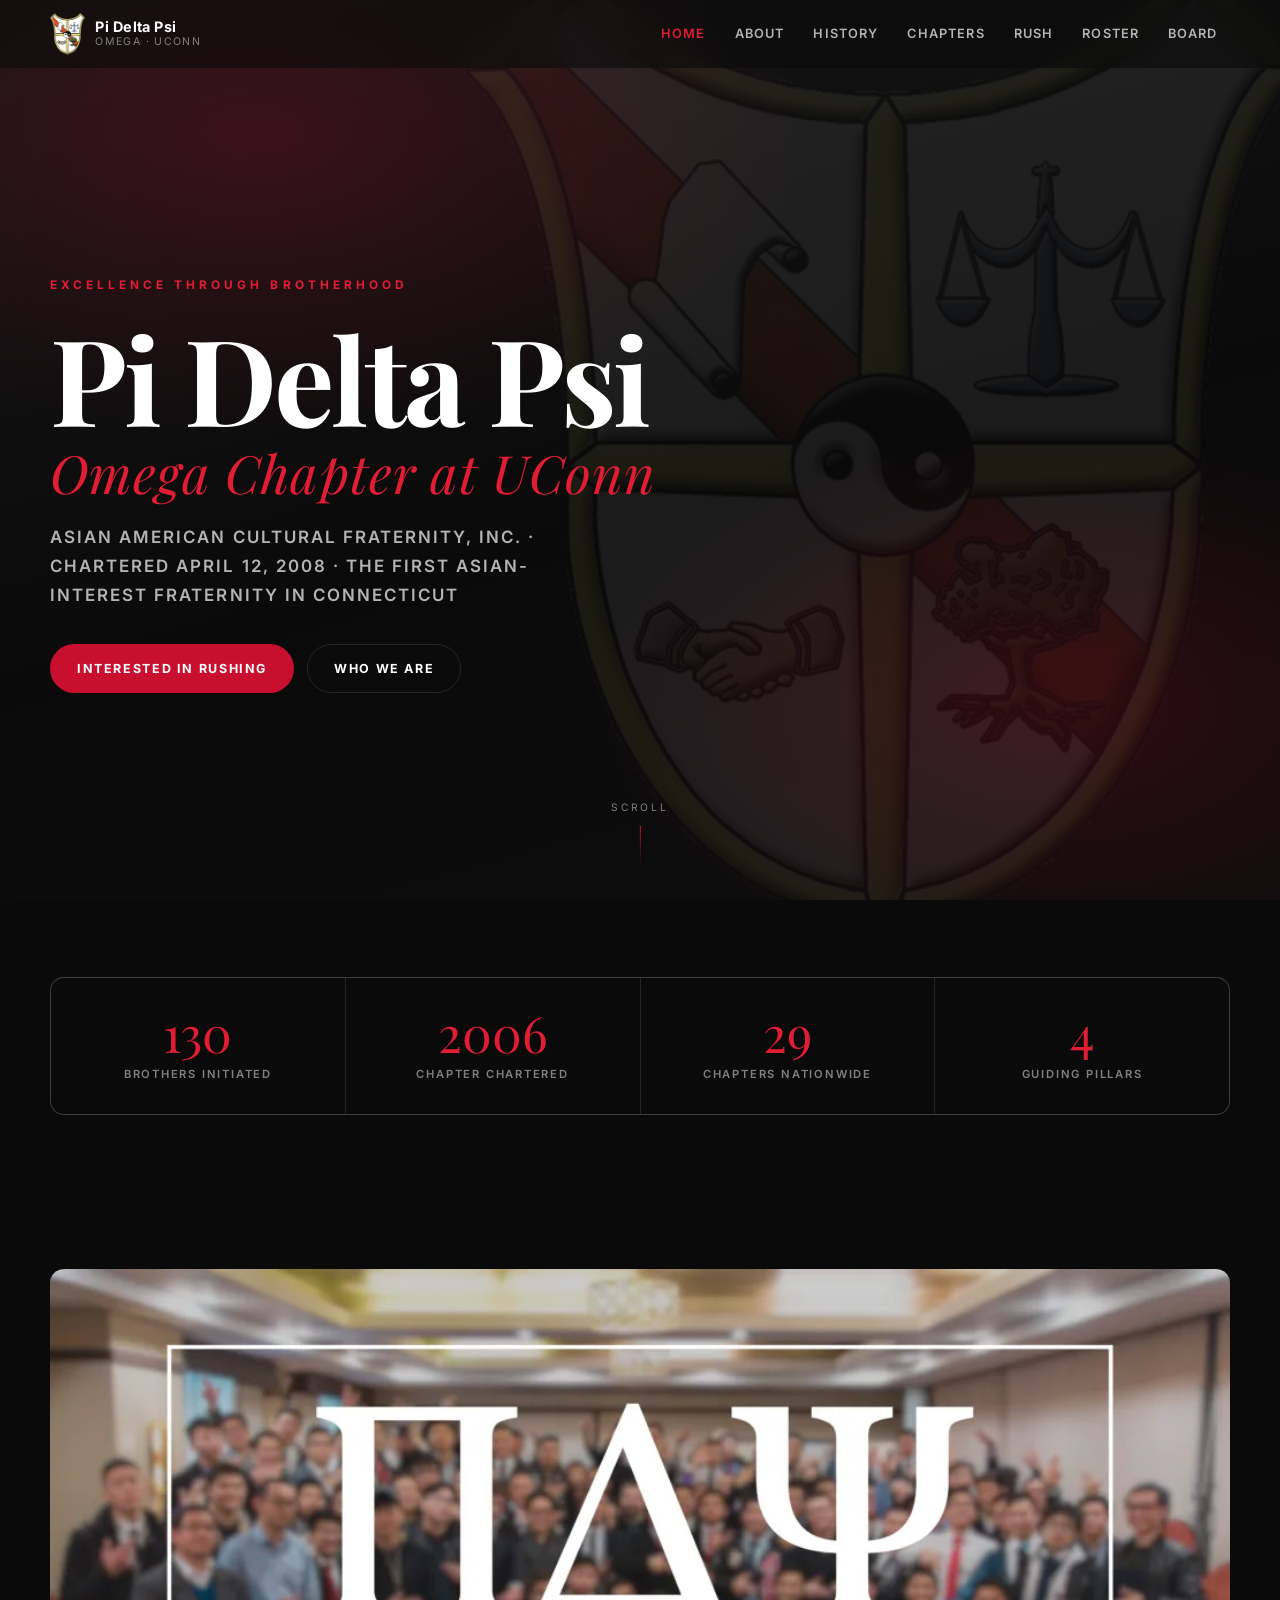
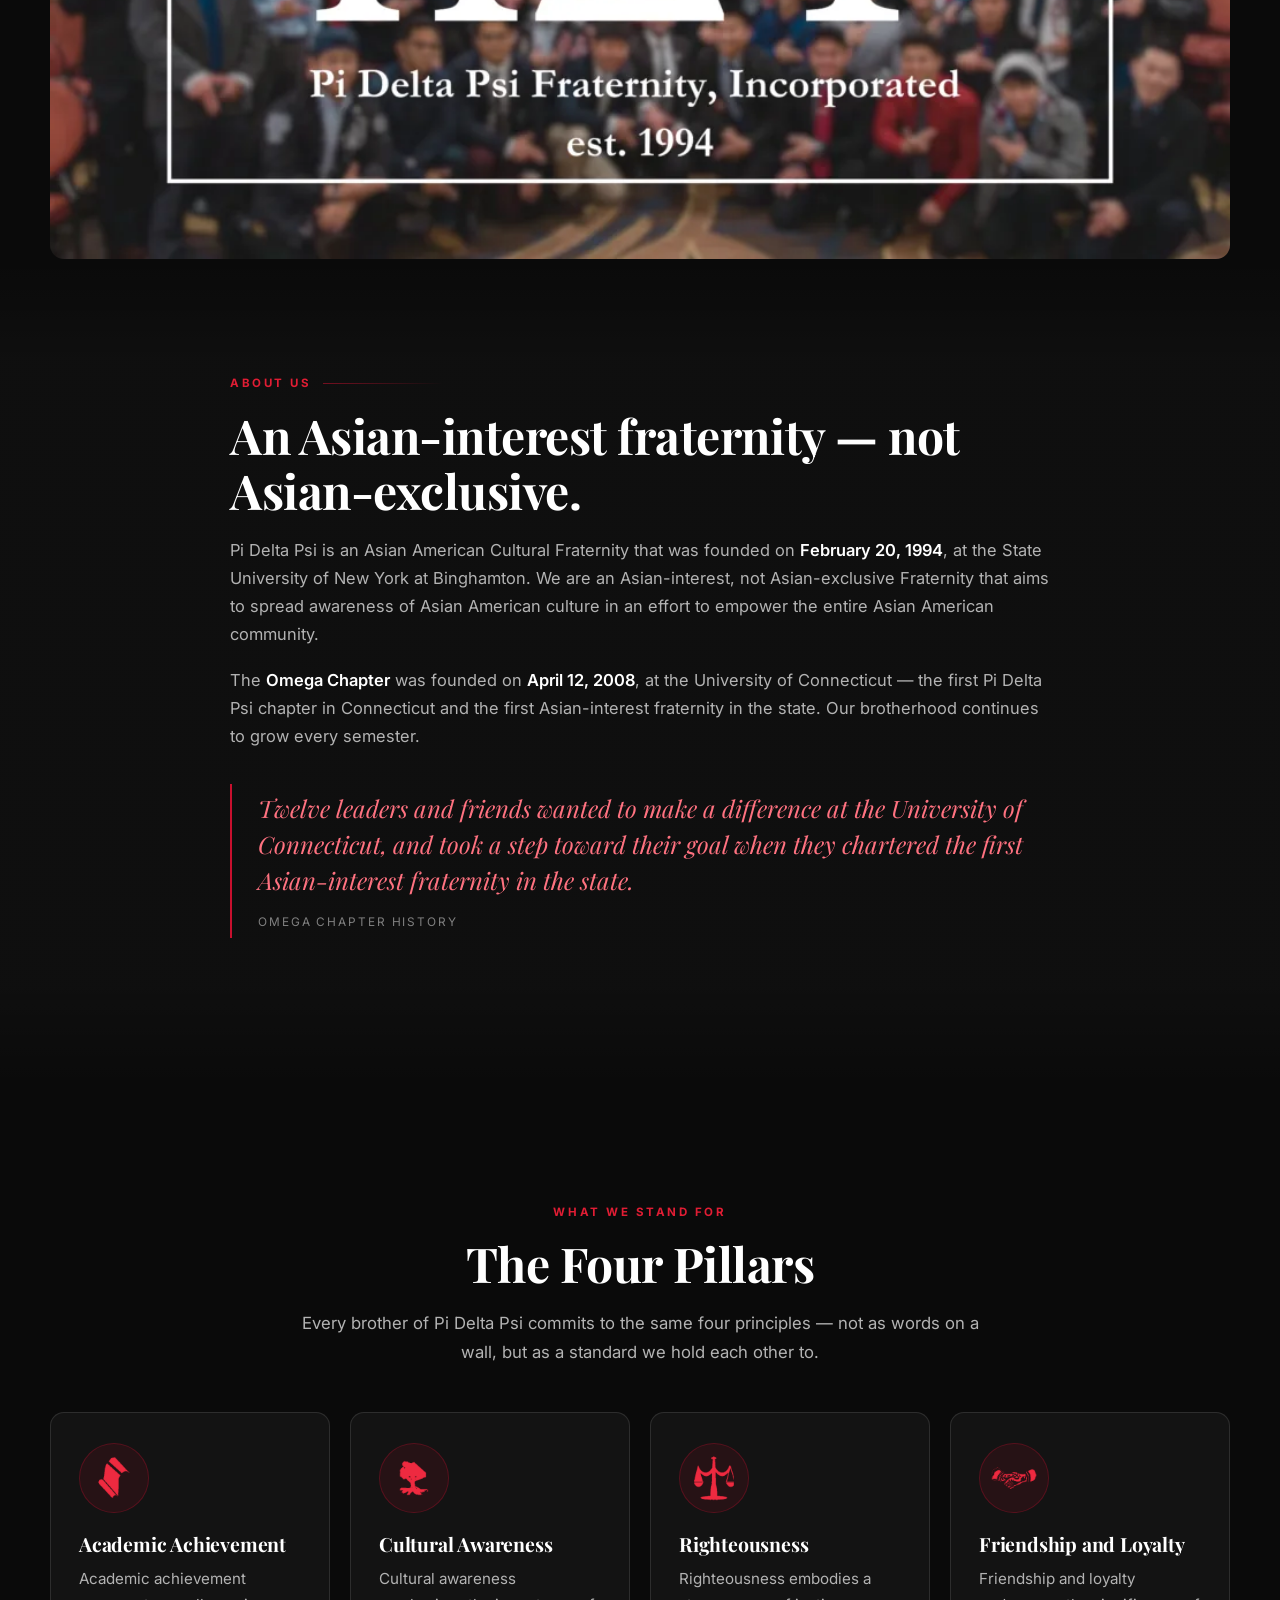
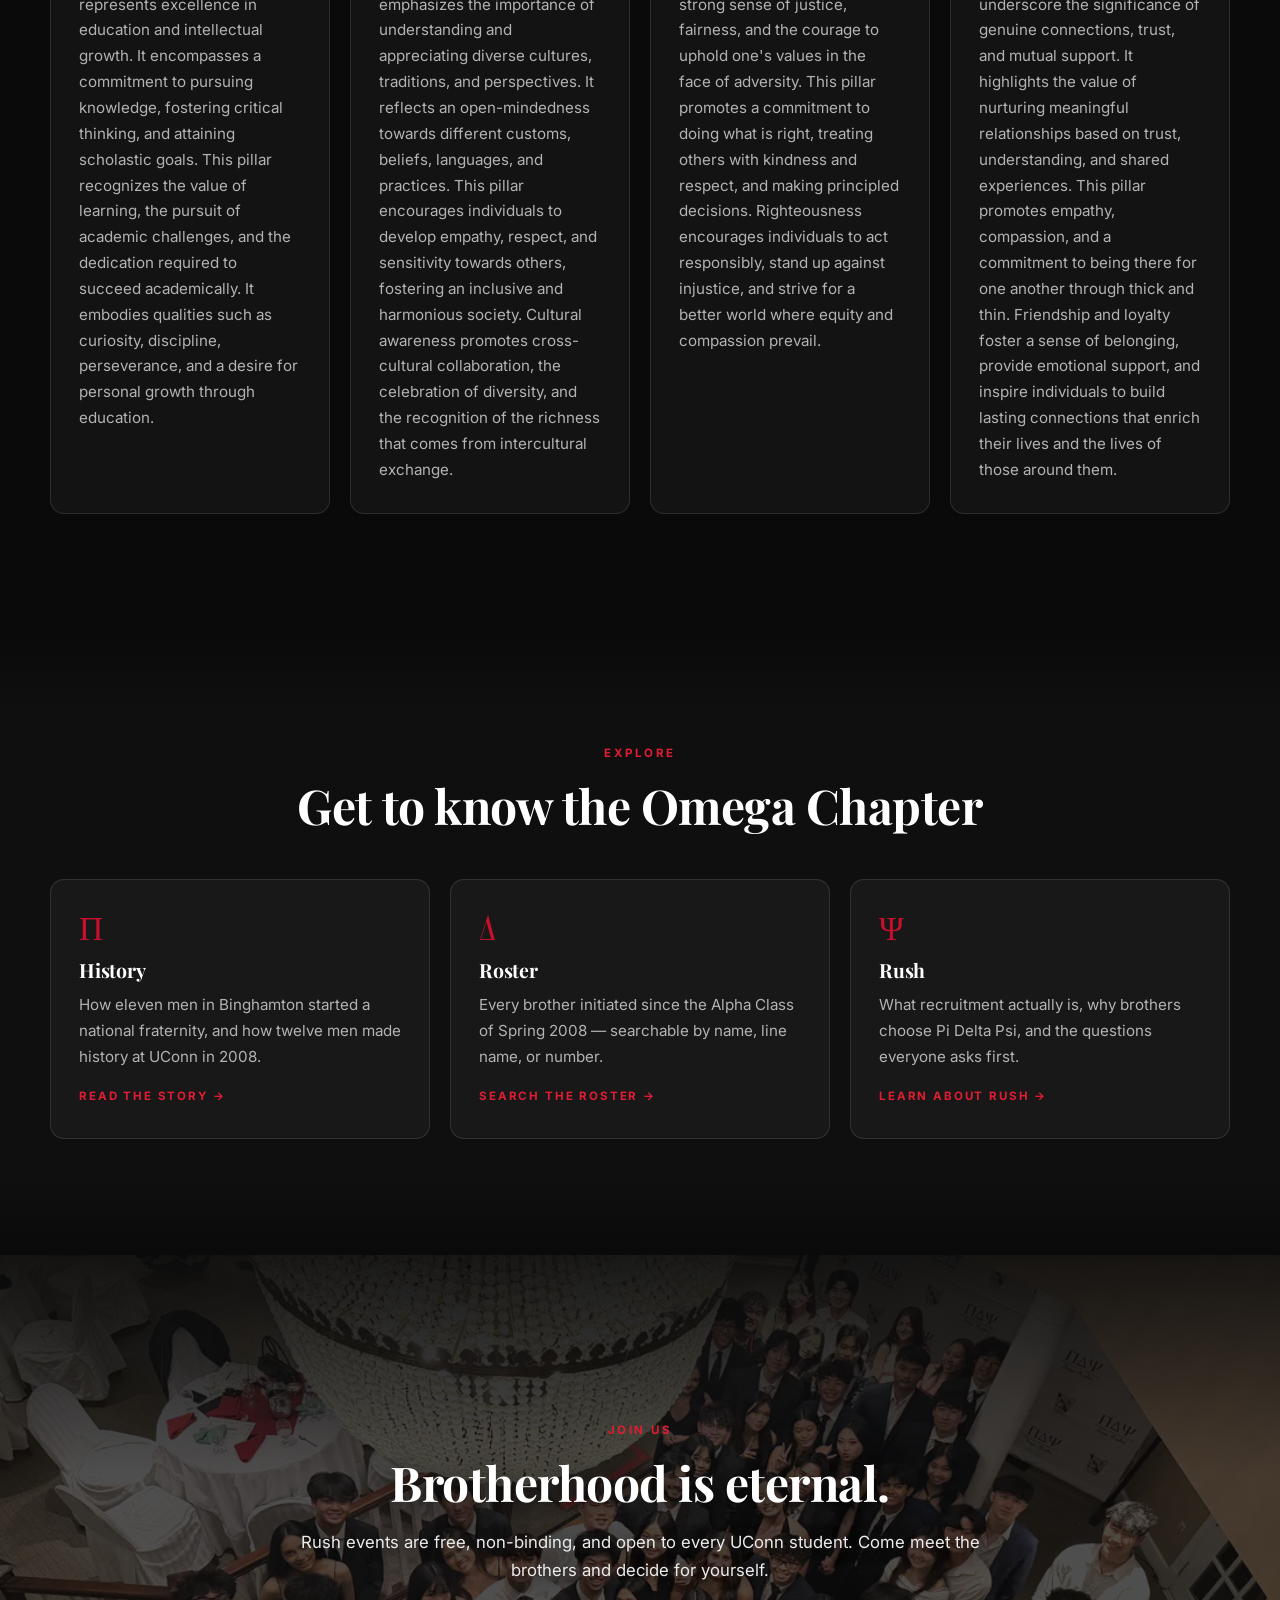
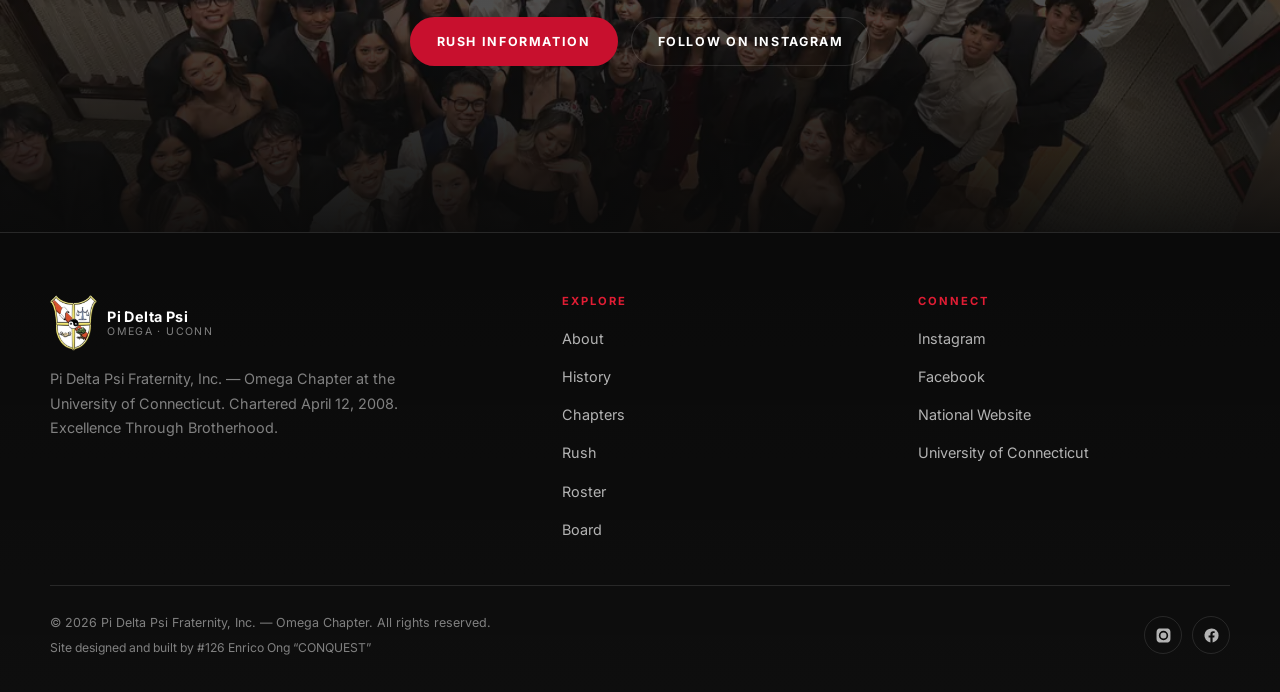
==== commit c326e386: "Restyle roster rows for legibility" ====
--- a/index.html
+++ b/index.html
@@ -12,7 +12,7 @@
 <link rel="preconnect" href="https://fonts.googleapis.com">
 <link rel="preconnect" href="https://fonts.gstatic.com" crossorigin>
 <link href="https://fonts.googleapis.com/css2?family=Inter:wght@400;600;700&family=Playfair+Display:ital,wght@0,400;0,700;1,400&display=swap" rel="stylesheet">
-<link rel="stylesheet" href="assets/css/styles.css?v=22">
+<link rel="stylesheet" href="assets/css/styles.css?v=24">
 </head>
 <body>
 
@@ -145,7 +145,7 @@
   <div style="padding:20px;text-align:center;color:#9aa4bd">This site uses JavaScript for navigation and the roster. Please enable it for the full experience.</div>
 </noscript>
 
-<script src="assets/js/data.js?v=22"></script>
-<script src="assets/js/main.js?v=22"></script>
+<script src="assets/js/data.js?v=24"></script>
+<script src="assets/js/main.js?v=24"></script>
 </body>
 </html>
--- a/assets/css/styles.css
+++ b/assets/css/styles.css
@@ -730,11 +730,11 @@
   line-height: 1.25;
 }
 .classblock__term {
-  font-size: 0.72rem;
-  letter-spacing: 0.15em;
-  text-transform: uppercase;
-  color: var(--text-dim);
-  font-weight: 600;
+  font-size: 0.8rem;
+  letter-spacing: 0.16em;
+  text-transform: uppercase;
+  color: var(--red-300);
+  font-weight: 700;
 }
 .classblock__count {
   font-size: 0.72rem;
@@ -753,20 +753,21 @@
 .educators {
   display: flex;
   flex-wrap: wrap;
-  gap: 8px 22px;
+  gap: 8px 26px;
   padding: 0 0 16px;
   margin-bottom: 18px;
-  font-size: 0.83rem;
-  color: var(--text-dim);
-}
-.educators span b { color: var(--text); font-weight: 700; letter-spacing: 0.01em; }
-
-.brothers { display: grid; grid-template-columns: repeat(auto-fill, minmax(min(230px, 100%), 1fr)); gap: 10px; }
+  font-size: 0.9rem;
+  color: #fff;
+}
+.educators em { font-style: italic; font-weight: 600; color: var(--text-muted); margin-left: 4px; }
+.educators span b { color: var(--red-400); font-weight: 700; letter-spacing: 0.08em; text-transform: uppercase; font-size: 0.74rem; margin-right: 8px; }
+
+.brothers { display: grid; grid-template-columns: repeat(auto-fill, minmax(min(305px, 100%), 1fr)); gap: 10px; }
 .brother {
   display: flex;
   align-items: baseline;
   gap: 11px;
-  padding: 11px 14px;
+  padding: 12px 15px;
   border: 1px solid var(--border);
   border-radius: var(--radius-sm);
   background: rgba(255,255,255,0.02);
@@ -781,8 +782,24 @@
   min-width: 30px;
   font-weight: 700;
 }
-.brother__name { font-weight: 600; font-size: 0.93rem; line-height: 1.35; }
-.brother__line { display: block; font-size: 0.78rem; color: var(--text-dim); font-style: italic; font-weight: 400; }
+.brother__name {
+  font-weight: 700;
+  font-size: 0.95rem;
+  line-height: 1.4;
+  color: #fff;
+}
+.brother__line {
+  font-style: italic;
+  font-weight: 600;
+  color: var(--text-muted);
+  margin-left: 2px;
+  white-space: nowrap;
+}
+/* the longest names need a touch less type to stay on one line mid-range */
+@media (max-width: 1100px) {
+  .brother__name { font-size: 0.89rem; }
+  .brother { padding: 11px 13px; }
+}
 .brother mark { background: rgba(200, 16, 46, 0.5); color: #fff; border-radius: 3px; padding: 0 2px; }
 
 /* ---------- Timeline ---------- */
